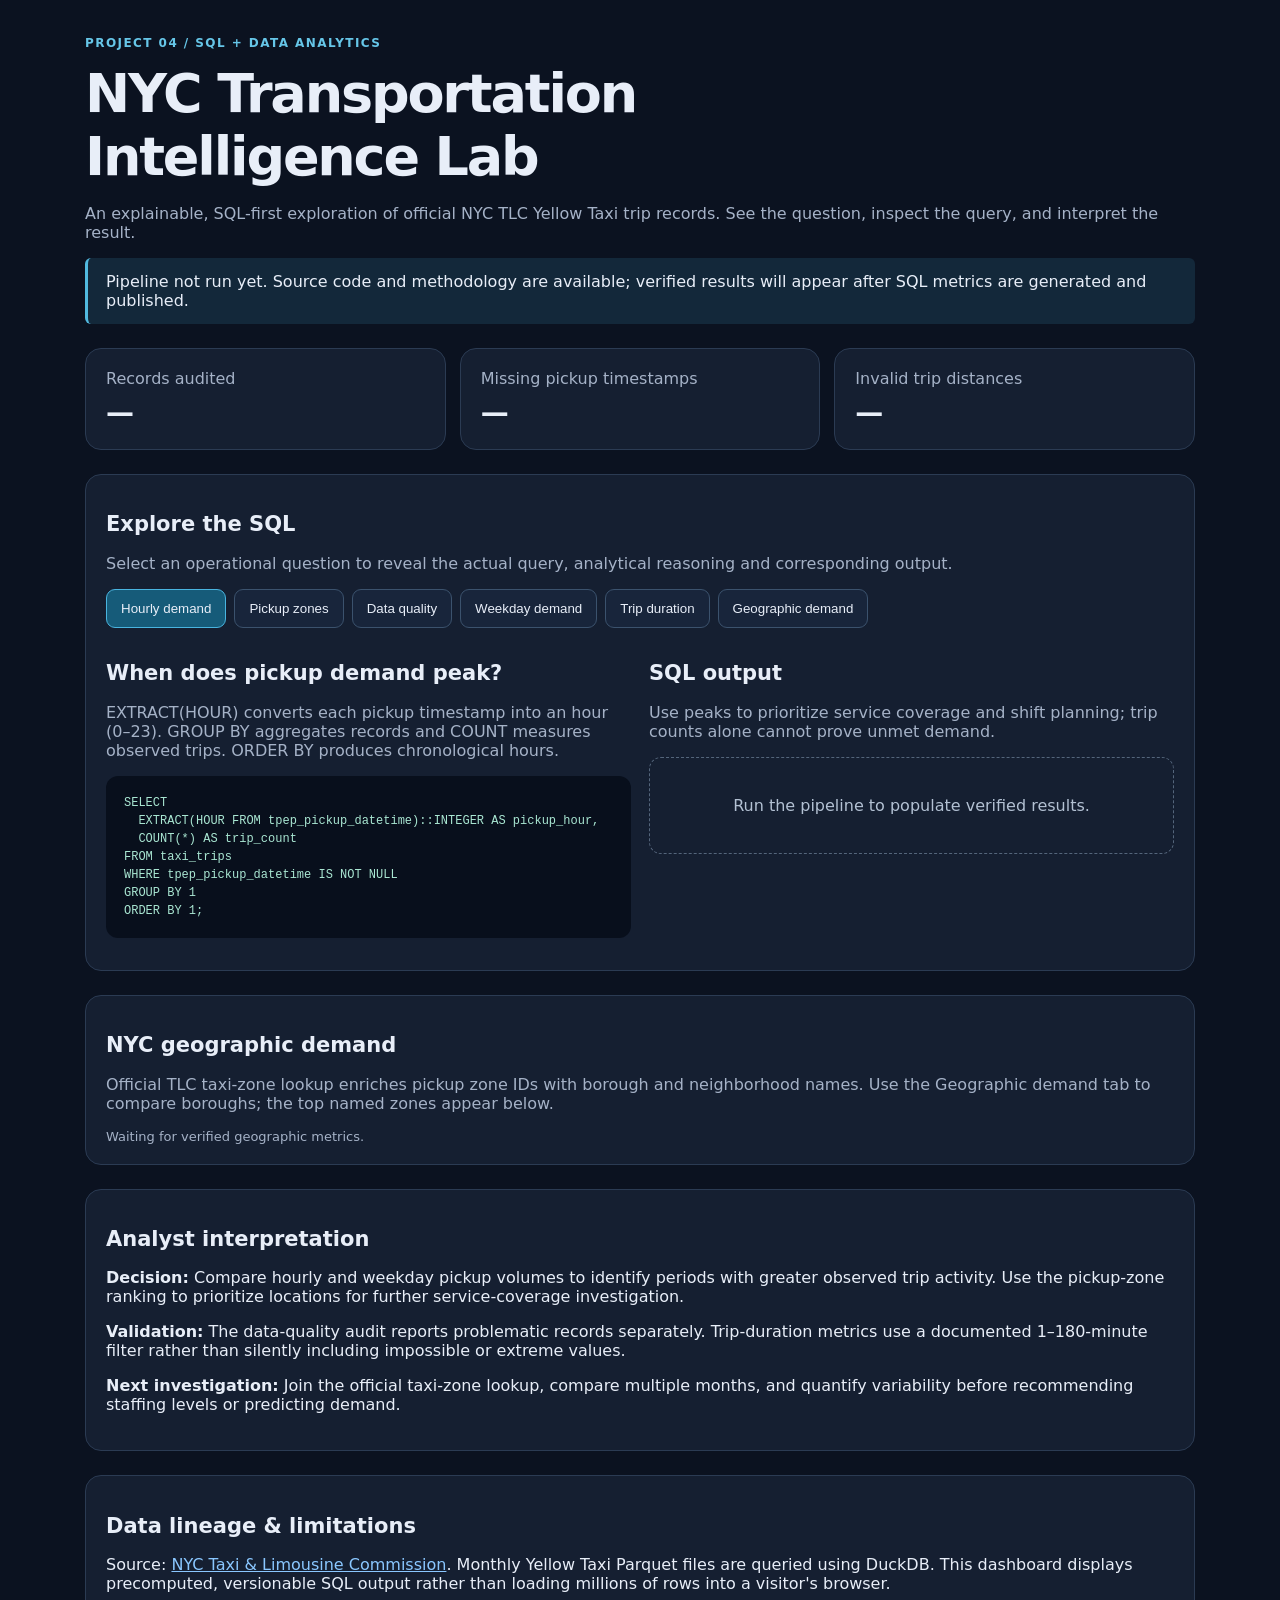
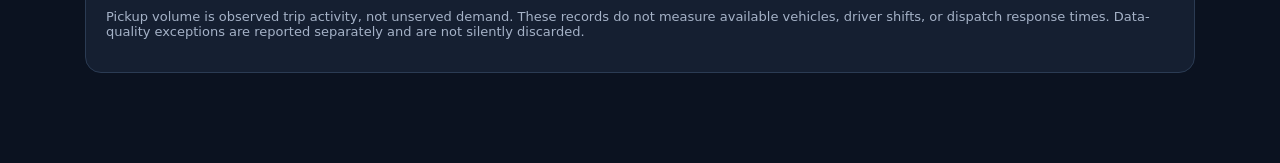
==== project4/index.html @ 02dbd087 "Add NYC borough demand SQL explorer and named pickup-zone ranking" ====
<!doctype html>
<html lang="en"><head><meta charset="utf-8"><meta name="viewport" content="width=device-width,initial-scale=1">
<title>Project 4 | NYC Transportation Intelligence Lab</title>
<style>
:root{font-family:Inter,system-ui,-apple-system,sans-serif;color:#e8eef8;background:#0b1220}*{box-sizing:border-box}body{margin:0}main{max-width:1150px;margin:auto;padding:36px 20px 90px}a{color:#8ac7ff}h1{font-size:clamp(30px,5vw,54px);letter-spacing:-.04em;margin:12px 0}h2{font-size:21px}.muted{color:#a5b2c7}.eyebrow{color:#66c6e8;font-weight:750;letter-spacing:.12em;font-size:12px}.grid{display:grid;grid-template-columns:repeat(3,1fr);gap:14px}.card{background:#151f31;border:1px solid #2b3b53;border-radius:16px;padding:20px}.value{font-size:28px;font-weight:800;margin-top:8px}.panel{margin-top:24px}.tabs{display:flex;gap:8px;flex-wrap:wrap;margin:16px 0}.tabs button{background:#18253b;border:1px solid #3b526d;color:#e8eef8;border-radius:9px;padding:11px 14px;cursor:pointer}.tabs button[aria-selected=true]{background:#165b79;border-color:#49b4df}.layout{display:grid;grid-template-columns:1fr 1fr;gap:18px}pre{overflow:auto;background:#080f1c;border-radius:12px;padding:18px;color:#a9e6d2;line-height:1.5;font-size:12px}#chart{display:flex;align-items:end;gap:5px;height:230px;border-bottom:1px solid #5a6880;padding:10px 0 0}.bar{flex:1;background:linear-gradient(#52c4e9,#2479a9);border-radius:4px 4px 0 0;min-width:4px;position:relative}.bar:hover{background:#8fe3ff}.bar:hover:after{content:attr(title);position:absolute;bottom:100%;left:0;white-space:nowrap;background:#f1f5fa;color:#102033;padding:5px;border-radius:4px;z-index:2;font-size:11px}.note{background:#13283a;border-left:3px solid #51b9df;padding:14px 18px;border-radius:6px}.empty{padding:38px 12px;text-align:center;color:#b3c1d3;border:1px dashed #54657b;border-radius:12px}.small{font-size:13px}@media(max-width:720px){.grid,.layout{grid-template-columns:1fr}}
</style></head><body><main>
<div class="eyebrow">PROJECT 04 / SQL + DATA ANALYTICS</div><h1>NYC Transportation<br>Intelligence Lab</h1>
<p class="muted">An explainable, SQL-first exploration of official NYC TLC Yellow Taxi trip records. See the question, inspect the query, and interpret the result.</p>
<div class="note" id="status">Checking for verified SQL-generated metrics. No illustrative figures are presented as real trip results.</div>
<section class="grid panel"><div class="card"><div class="muted">Records audited</div><div class="value" id="records">—</div></div><div class="card"><div class="muted">Missing pickup timestamps</div><div class="value" id="missing">—</div></div><div class="card"><div class="muted">Invalid trip distances</div><div class="value" id="invalid">—</div></div></section>
<section class="card panel"><h2>Explore the SQL</h2><p class="muted">Select an operational question to reveal the actual query, analytical reasoning and corresponding output.</p>
<div class="tabs" role="tablist"><button aria-selected="true" data-id="hourly">Hourly demand</button><button aria-selected="false" data-id="zones">Pickup zones</button><button aria-selected="false" data-id="quality">Data quality</button><button aria-selected="false" data-id="weekday">Weekday demand</button><button aria-selected="false" data-id="duration">Trip duration</button><button aria-selected="false" data-id="geography">Geographic demand</button></div>
<div class="layout"><div><h2 id="question"></h2><p id="explanation" class="muted"></p><pre><code id="sql"></code></pre></div><div><h2>SQL output</h2><p id="interpretation" class="muted"></p><div id="chart" aria-label="SQL output visualization"></div><div id="empty" class="empty">Run the pipeline to populate verified results.</div></div></div></section>
<section class="card panel"><h2>NYC geographic demand</h2><p class="muted">Official TLC taxi-zone lookup enriches pickup zone IDs with borough and neighborhood names. Use the Geographic demand tab to compare boroughs; the top named zones appear below.</p><div id="zoneTable" class="muted small">Waiting for verified geographic metrics.</div></section><section class="card panel"><h2>Analyst interpretation</h2><p><strong>Decision:</strong> Compare hourly and weekday pickup volumes to identify periods with greater observed trip activity. Use the pickup-zone ranking to prioritize locations for further service-coverage investigation.</p><p><strong>Validation:</strong> The data-quality audit reports problematic records separately. Trip-duration metrics use a documented 1–180-minute filter rather than silently including impossible or extreme values.</p><p><strong>Next investigation:</strong> Join the official taxi-zone lookup, compare multiple months, and quantify variability before recommending staffing levels or predicting demand.</p></section><section class="card panel"><h2>Data lineage &amp; limitations</h2><p>Source: <a href="https://www.nyc.gov/site/tlc/about/tlc-trip-record-data.page">NYC Taxi &amp; Limousine Commission</a>. Monthly Yellow Taxi Parquet files are queried using DuckDB. This dashboard displays precomputed, versionable SQL output rather than loading millions of rows into a visitor's browser.</p><p class="muted small">Pickup volume is observed trip activity, not unserved demand. These records do not measure available vehicles, driver shifts, or dispatch response times. Data-quality exceptions are reported separately and are not silently discarded.</p></section>
</main><script>
const analyses={
geography:{title:"Which NYC boroughs generate the most pickups?",why:"A SQL JOIN maps pickup location IDs to the official TLC zone lookup. GROUP BY then counts recorded pickups by borough.",take:"Use borough demand to investigate geographic coverage, then drill into individual taxi zones. These are trip origins, not proof of unmet demand.",sql:"SELECT z.Borough AS borough, COUNT(*) AS trip_count FROM taxi_trips t JOIN taxi_zones z ON t.PULocationID = z.LocationID GROUP BY 1 ORDER BY trip_count DESC;",key:"borough_demand",x:"borough",y:"trip_count"},

weekday:{title:"Which weekdays have the most pickups?",why:"ISODOW extracts the weekday number; GROUP BY and COUNT aggregate observed trips.",take:"Compare pickup patterns across weekdays, without assuming unmet demand.",sql:"SELECT ISODOW(tpep_pickup_datetime) AS weekday_iso, COUNT(*) AS trip_count FROM taxi_trips WHERE tpep_pickup_datetime IS NOT NULL GROUP BY 1 ORDER BY 1;",key:"weekday_demand",x:"weekday_iso",y:"trip_count"},
duration:{title:"How long do trips take?",why:"A CTE calculates duration; AVG, MEDIAN and QUANTILE_CONT summarize valid trips.",take:"The 90th percentile reveals longer trips, not dispatch latency.",sql:"WITH durations AS (SELECT DATE_DIFF(\u0027minute\u0027,tpep_pickup_datetime,tpep_dropoff_datetime) AS duration_minutes FROM taxi_trips WHERE tpep_pickup_datetime IS NOT NULL AND tpep_dropoff_datetime IS NOT NULL) SELECT COUNT(*) AS valid_trip_count, ROUND(AVG(duration_minutes),2) AS avg_duration_minutes, ROUND(MEDIAN(duration_minutes),2) AS median_duration_minutes, ROUND(QUANTILE_CONT(duration_minutes,0.9),2) AS p90_duration_minutes FROM durations WHERE duration_minutes BETWEEN 1 AND 180;",key:"trip_duration"},

hourly:{title:"When does pickup demand peak?",why:"EXTRACT(HOUR) converts each pickup timestamp into an hour (0–23). GROUP BY aggregates records and COUNT measures observed trips. ORDER BY produces chronological hours.",take:"Use peaks to prioritize service coverage and shift planning; trip counts alone cannot prove unmet demand.",sql:`SELECT
  EXTRACT(HOUR FROM tpep_pickup_datetime)::INTEGER AS pickup_hour,
  COUNT(*) AS trip_count
FROM taxi_trips
WHERE tpep_pickup_datetime IS NOT NULL
GROUP BY 1
ORDER BY 1;`,key:"hourly_demand",x:"pickup_hour",y:"trip_count"},
zones:{title:"Where are pickups concentrated?",why:"PULocationID identifies a TLC taxi zone. GROUP BY measures pickup frequency and AVG summarizes reported mileage for trips with positive distance.",take:"Rank zones for geographic coverage planning. Zone names require the official TLC lookup table.",sql:`SELECT
  PULocationID AS pickup_zone_id,
  COUNT(*) AS trip_count,
  ROUND(AVG(trip_distance), 2) AS avg_trip_miles
FROM taxi_trips
WHERE PULocationID IS NOT NULL AND trip_distance > 0
GROUP BY 1
ORDER BY trip_count DESC
LIMIT 20;`,key:"top_pickup_zones",x:"pickup_zone_id",y:"trip_count"},
quality:{title:"Can we trust the raw records?",why:"FILTER counts specific exception classes while preserving the original denominator. This separates missing timestamps, nonpositive trip duration and invalid mileage.",take:"Document data-quality exceptions before excluding records from business KPIs.",sql:`SELECT
  COUNT(*) AS total_rows,
  COUNT(*) FILTER (WHERE tpep_pickup_datetime IS NULL) AS missing_pickup_time,
  COUNT(*) FILTER (WHERE tpep_dropoff_datetime <= tpep_pickup_datetime) AS nonpositive_duration,
  COUNT(*) FILTER (WHERE trip_distance IS NULL OR trip_distance <= 0) AS invalid_distance,
  COUNT(*) FILTER (WHERE PULocationID IS NULL) AS missing_pickup_zone
FROM taxi_trips;`,key:"quality_audit"}};
let metrics=null;const fmt=n=>Number(n).toLocaleString();const $=id=>document.getElementById(id);
function render(id){const a=analyses[id];document.querySelectorAll(".tabs button").forEach(b=>b.setAttribute("aria-selected",String(b.dataset.id===id)));$("question").textContent=a.title;$("explanation").textContent=a.why;$("sql").textContent=a.sql;$("interpretation").textContent=a.take;$("chart").replaceChildren();const data=metrics?.[a.key];const rows=(id==="quality"||id==="duration")&&data?Object.entries(data).map(([name,value])=>({name,value})):data;if(!rows?.length){$("chart").style.display="none";$("empty").style.display="block";return}$("chart").style.display="flex";$("empty").style.display="none";const max=Math.max(...rows.map(r=>Number(r[a.y||"value"])||0),1);rows.forEach(r=>{const v=Number(r[a.y||"value"])||0;const bar=document.createElement("div");bar.className="bar";bar.setAttribute("role","img");bar.setAttribute("aria-label",(r[a.x||"name"]??"")+" "+fmt(v));bar.style.height=Math.max(2,v/max*100)+"%";bar.title=(r[a.x||"name"]??"")+": "+fmt(v);$("chart").append(bar)})}
document.querySelectorAll(".tabs button").forEach(b=>b.addEventListener("click",()=>render(b.dataset.id)));
fetch("./data/metrics.json").then(r=>{if(!r.ok)throw Error("No metrics artifact");return r.json()}).then(data=>{if(!data.month||!data.quality_audit||!Array.isArray(data.hourly_demand)||!Array.isArray(data.weekday_demand)||!data.trip_duration||!Array.isArray(data.borough_demand))throw Error("Incomplete metrics");metrics=data;const zones=data.named_pickup_zones||[];$("zoneTable").textContent=zones.length?zones.slice(0,10).map((z,i)=>(i+1)+". "+z.zone_name+" ("+z.borough+"): "+fmt(z.trip_count)+" pickups").join("  |  "):"Named zone metrics not available.";$("records").textContent=fmt(data.quality_audit.total_rows);$("missing").textContent=fmt(data.quality_audit.missing_pickup_time);$("invalid").textContent=fmt(data.quality_audit.invalid_distance);$("status").textContent="Verified SQL export loaded · "+data.month+" · "+data.source;render("hourly")}).catch(()=>$("status").textContent="Pipeline not run yet. Source code and methodology are available; verified results will appear after SQL metrics are generated and published.");render("hourly");
</script></body></html>
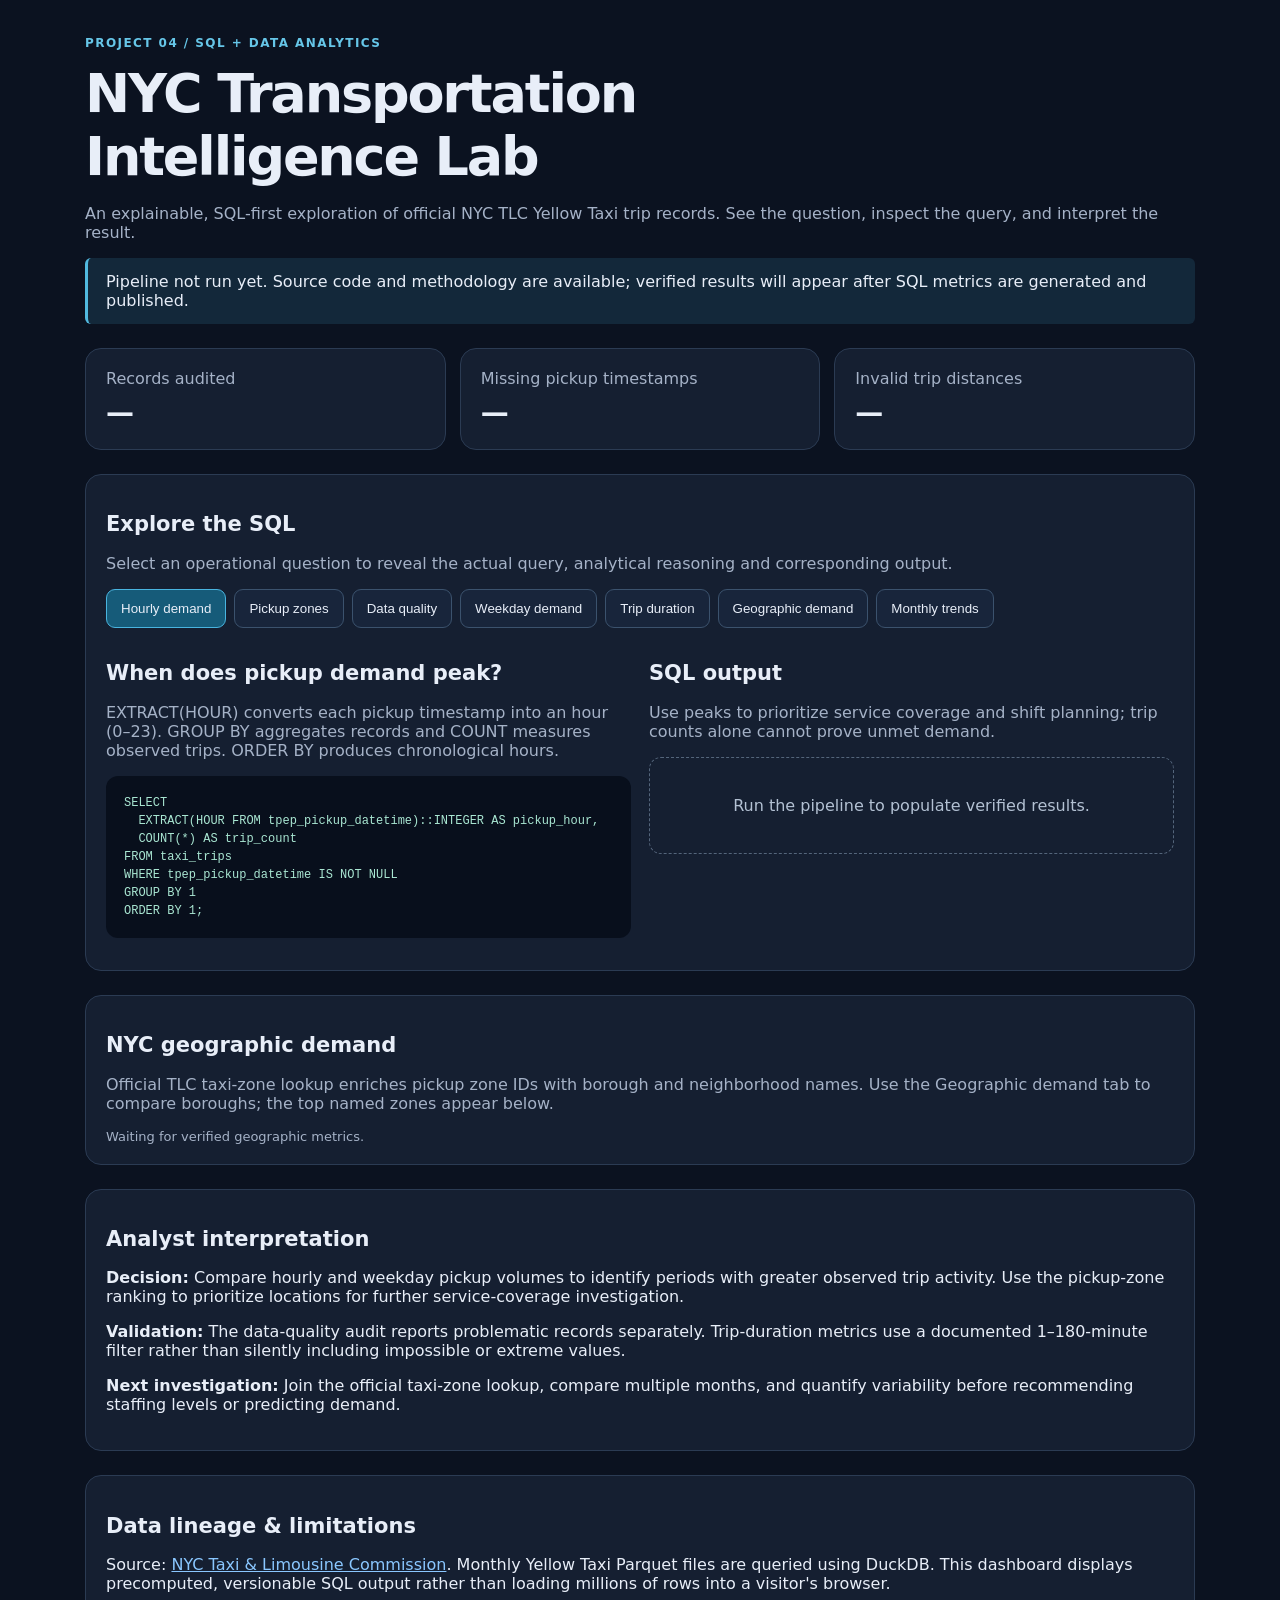
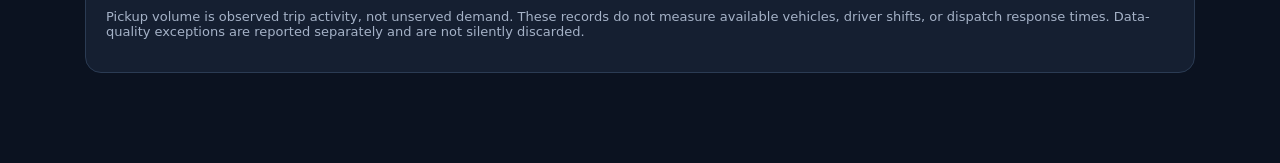
==== commit 1d378b2a: "Add interactive monthly SQL trend explorer" ====
--- a/project4/index.html
+++ b/project4/index.html
@@ -9,11 +9,13 @@
 <div class="note" id="status">Checking for verified SQL-generated metrics. No illustrative figures are presented as real trip results.</div>
 <section class="grid panel"><div class="card"><div class="muted">Records audited</div><div class="value" id="records">—</div></div><div class="card"><div class="muted">Missing pickup timestamps</div><div class="value" id="missing">—</div></div><div class="card"><div class="muted">Invalid trip distances</div><div class="value" id="invalid">—</div></div></section>
 <section class="card panel"><h2>Explore the SQL</h2><p class="muted">Select an operational question to reveal the actual query, analytical reasoning and corresponding output.</p>
-<div class="tabs" role="tablist"><button aria-selected="true" data-id="hourly">Hourly demand</button><button aria-selected="false" data-id="zones">Pickup zones</button><button aria-selected="false" data-id="quality">Data quality</button><button aria-selected="false" data-id="weekday">Weekday demand</button><button aria-selected="false" data-id="duration">Trip duration</button><button aria-selected="false" data-id="geography">Geographic demand</button></div>
+<div class="tabs" role="tablist"><button aria-selected="true" data-id="hourly">Hourly demand</button><button aria-selected="false" data-id="zones">Pickup zones</button><button aria-selected="false" data-id="quality">Data quality</button><button aria-selected="false" data-id="weekday">Weekday demand</button><button aria-selected="false" data-id="duration">Trip duration</button><button aria-selected="false" data-id="geography">Geographic demand</button><button aria-selected="false" data-id="trends">Monthly trends</button></div>
 <div class="layout"><div><h2 id="question"></h2><p id="explanation" class="muted"></p><pre><code id="sql"></code></pre></div><div><h2>SQL output</h2><p id="interpretation" class="muted"></p><div id="chart" aria-label="SQL output visualization"></div><div id="empty" class="empty">Run the pipeline to populate verified results.</div></div></div></section>
 <section class="card panel"><h2>NYC geographic demand</h2><p class="muted">Official TLC taxi-zone lookup enriches pickup zone IDs with borough and neighborhood names. Use the Geographic demand tab to compare boroughs; the top named zones appear below.</p><div id="zoneTable" class="muted small">Waiting for verified geographic metrics.</div></section><section class="card panel"><h2>Analyst interpretation</h2><p><strong>Decision:</strong> Compare hourly and weekday pickup volumes to identify periods with greater observed trip activity. Use the pickup-zone ranking to prioritize locations for further service-coverage investigation.</p><p><strong>Validation:</strong> The data-quality audit reports problematic records separately. Trip-duration metrics use a documented 1–180-minute filter rather than silently including impossible or extreme values.</p><p><strong>Next investigation:</strong> Join the official taxi-zone lookup, compare multiple months, and quantify variability before recommending staffing levels or predicting demand.</p></section><section class="card panel"><h2>Data lineage &amp; limitations</h2><p>Source: <a href="https://www.nyc.gov/site/tlc/about/tlc-trip-record-data.page">NYC Taxi &amp; Limousine Commission</a>. Monthly Yellow Taxi Parquet files are queried using DuckDB. This dashboard displays precomputed, versionable SQL output rather than loading millions of rows into a visitor's browser.</p><p class="muted small">Pickup volume is observed trip activity, not unserved demand. These records do not measure available vehicles, driver shifts, or dispatch response times. Data-quality exceptions are reported separately and are not silently discarded.</p></section>
 </main><script>
 const analyses={
+trends:{title:"How does pickup volume change month to month?",why:"A CTE groups trips by calendar month. LAG() OVER (ORDER BY month) retrieves the prior month and NULLIF prevents division by zero when calculating percentage change.",take:"Month-over-month changes describe recorded trip activity. Compare several years before attributing a change to seasonality or operations.",sql:"WITH monthly AS (SELECT STRFTIME(tpep_pickup_datetime,\u0027%Y-%m\u0027) AS month, COUNT(*) AS trip_count FROM taxi_trips_multi WHERE tpep_pickup_datetime >= DATE \u00272024-12-01\u0027 AND tpep_pickup_datetime < DATE \u00272025-04-01\u0027 GROUP BY 1), trends AS (SELECT month,trip_count,LAG(trip_count) OVER (ORDER BY month) AS previous_month_trips FROM monthly) SELECT month,trip_count,previous_month_trips,ROUND(100.0*(trip_count-previous_month_trips)/NULLIF(previous_month_trips,0),2) AS month_over_month_pct FROM trends ORDER BY month;",key:"monthly_trends",x:"month",y:"trip_count"},
+
 geography:{title:"Which NYC boroughs generate the most pickups?",why:"A SQL JOIN maps pickup location IDs to the official TLC zone lookup. GROUP BY then counts recorded pickups by borough.",take:"Use borough demand to investigate geographic coverage, then drill into individual taxi zones. These are trip origins, not proof of unmet demand.",sql:"SELECT z.Borough AS borough, COUNT(*) AS trip_count FROM taxi_trips t JOIN taxi_zones z ON t.PULocationID = z.LocationID GROUP BY 1 ORDER BY trip_count DESC;",key:"borough_demand",x:"borough",y:"trip_count"},
 
 weekday:{title:"Which weekdays have the most pickups?",why:"ISODOW extracts the weekday number; GROUP BY and COUNT aggregate observed trips.",take:"Compare pickup patterns across weekdays, without assuming unmet demand.",sql:"SELECT ISODOW(tpep_pickup_datetime) AS weekday_iso, COUNT(*) AS trip_count FROM taxi_trips WHERE tpep_pickup_datetime IS NOT NULL GROUP BY 1 ORDER BY 1;",key:"weekday_demand",x:"weekday_iso",y:"trip_count"},
@@ -45,5 +47,5 @@
 let metrics=null;const fmt=n=>Number(n).toLocaleString();const $=id=>document.getElementById(id);
 function render(id){const a=analyses[id];document.querySelectorAll(".tabs button").forEach(b=>b.setAttribute("aria-selected",String(b.dataset.id===id)));$("question").textContent=a.title;$("explanation").textContent=a.why;$("sql").textContent=a.sql;$("interpretation").textContent=a.take;$("chart").replaceChildren();const data=metrics?.[a.key];const rows=(id==="quality"||id==="duration")&&data?Object.entries(data).map(([name,value])=>({name,value})):data;if(!rows?.length){$("chart").style.display="none";$("empty").style.display="block";return}$("chart").style.display="flex";$("empty").style.display="none";const max=Math.max(...rows.map(r=>Number(r[a.y||"value"])||0),1);rows.forEach(r=>{const v=Number(r[a.y||"value"])||0;const bar=document.createElement("div");bar.className="bar";bar.setAttribute("role","img");bar.setAttribute("aria-label",(r[a.x||"name"]??"")+" "+fmt(v));bar.style.height=Math.max(2,v/max*100)+"%";bar.title=(r[a.x||"name"]??"")+": "+fmt(v);$("chart").append(bar)})}
 document.querySelectorAll(".tabs button").forEach(b=>b.addEventListener("click",()=>render(b.dataset.id)));
-fetch("./data/metrics.json").then(r=>{if(!r.ok)throw Error("No metrics artifact");return r.json()}).then(data=>{if(!data.month||!data.quality_audit||!Array.isArray(data.hourly_demand)||!Array.isArray(data.weekday_demand)||!data.trip_duration||!Array.isArray(data.borough_demand))throw Error("Incomplete metrics");metrics=data;const zones=data.named_pickup_zones||[];$("zoneTable").textContent=zones.length?zones.slice(0,10).map((z,i)=>(i+1)+". "+z.zone_name+" ("+z.borough+"): "+fmt(z.trip_count)+" pickups").join("  |  "):"Named zone metrics not available.";$("records").textContent=fmt(data.quality_audit.total_rows);$("missing").textContent=fmt(data.quality_audit.missing_pickup_time);$("invalid").textContent=fmt(data.quality_audit.invalid_distance);$("status").textContent="Verified SQL export loaded · "+data.month+" · "+data.source;render("hourly")}).catch(()=>$("status").textContent="Pipeline not run yet. Source code and methodology are available; verified results will appear after SQL metrics are generated and published.");render("hourly");
+fetch("./data/metrics.json").then(r=>{if(!r.ok)throw Error("No metrics artifact");return r.json()}).then(data=>{if(!data.month||!data.quality_audit||!Array.isArray(data.hourly_demand)||!Array.isArray(data.weekday_demand)||!data.trip_duration||!Array.isArray(data.borough_demand)||!Array.isArray(data.monthly_trends))throw Error("Incomplete metrics");metrics=data;const zones=data.named_pickup_zones||[];$("zoneTable").textContent=zones.length?zones.slice(0,10).map((z,i)=>(i+1)+". "+z.zone_name+" ("+z.borough+"): "+fmt(z.trip_count)+" pickups").join("  |  "):"Named zone metrics not available.";$("records").textContent=fmt(data.quality_audit.total_rows);$("missing").textContent=fmt(data.quality_audit.missing_pickup_time);$("invalid").textContent=fmt(data.quality_audit.invalid_distance);$("status").textContent="Verified SQL export loaded · "+data.month+" · "+data.source;render("hourly")}).catch(()=>$("status").textContent="Pipeline not run yet. Source code and methodology are available; verified results will appear after SQL metrics are generated and published.");render("hourly");
 </script></body></html>
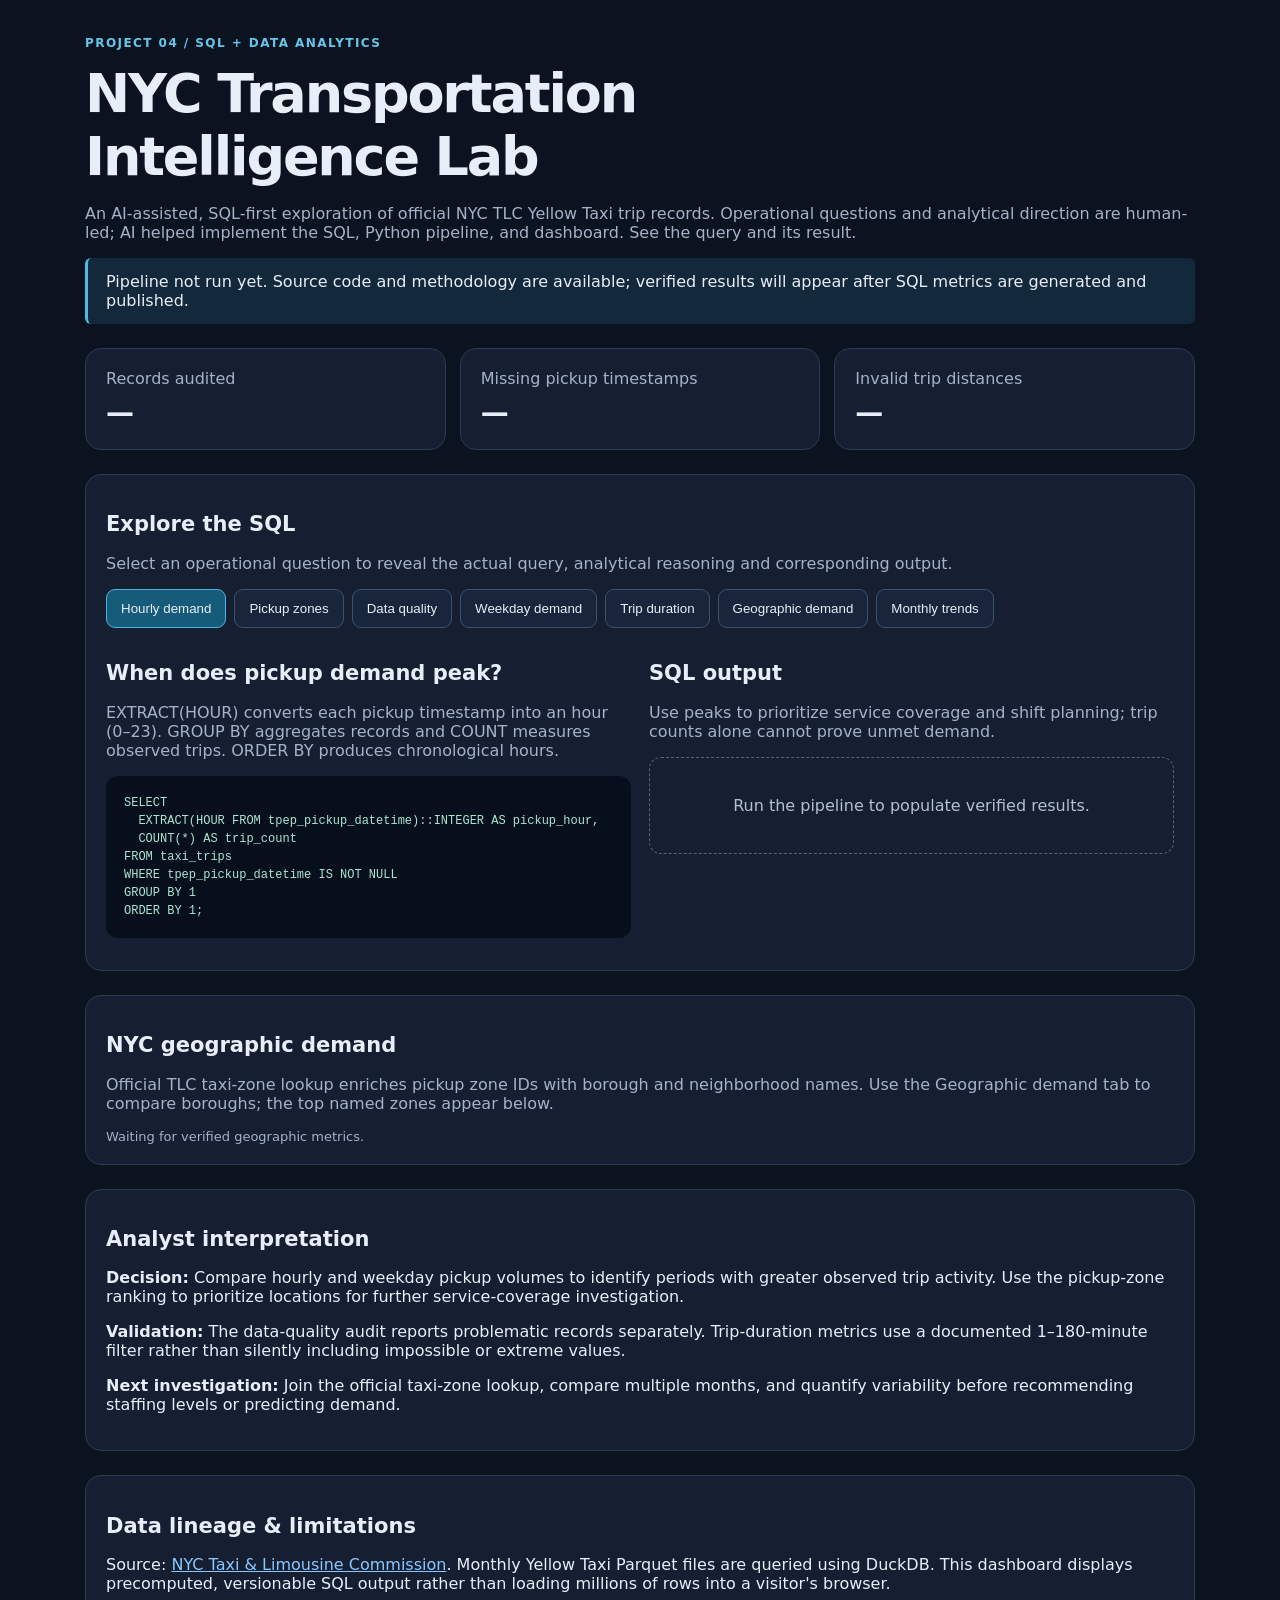
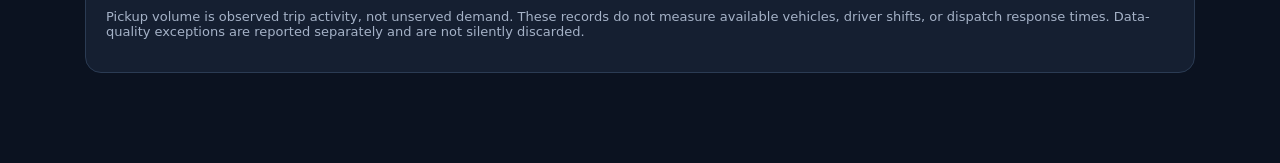
==== commit ea655a82: "Disclose AI-assisted development on SQL portfolio project" ====
--- a/project4/index.html
+++ b/project4/index.html
@@ -5,7 +5,7 @@
 :root{font-family:Inter,system-ui,-apple-system,sans-serif;color:#e8eef8;background:#0b1220}*{box-sizing:border-box}body{margin:0}main{max-width:1150px;margin:auto;padding:36px 20px 90px}a{color:#8ac7ff}h1{font-size:clamp(30px,5vw,54px);letter-spacing:-.04em;margin:12px 0}h2{font-size:21px}.muted{color:#a5b2c7}.eyebrow{color:#66c6e8;font-weight:750;letter-spacing:.12em;font-size:12px}.grid{display:grid;grid-template-columns:repeat(3,1fr);gap:14px}.card{background:#151f31;border:1px solid #2b3b53;border-radius:16px;padding:20px}.value{font-size:28px;font-weight:800;margin-top:8px}.panel{margin-top:24px}.tabs{display:flex;gap:8px;flex-wrap:wrap;margin:16px 0}.tabs button{background:#18253b;border:1px solid #3b526d;color:#e8eef8;border-radius:9px;padding:11px 14px;cursor:pointer}.tabs button[aria-selected=true]{background:#165b79;border-color:#49b4df}.layout{display:grid;grid-template-columns:1fr 1fr;gap:18px}pre{overflow:auto;background:#080f1c;border-radius:12px;padding:18px;color:#a9e6d2;line-height:1.5;font-size:12px}#chart{display:flex;align-items:end;gap:5px;height:230px;border-bottom:1px solid #5a6880;padding:10px 0 0}.bar{flex:1;background:linear-gradient(#52c4e9,#2479a9);border-radius:4px 4px 0 0;min-width:4px;position:relative}.bar:hover{background:#8fe3ff}.bar:hover:after{content:attr(title);position:absolute;bottom:100%;left:0;white-space:nowrap;background:#f1f5fa;color:#102033;padding:5px;border-radius:4px;z-index:2;font-size:11px}.note{background:#13283a;border-left:3px solid #51b9df;padding:14px 18px;border-radius:6px}.empty{padding:38px 12px;text-align:center;color:#b3c1d3;border:1px dashed #54657b;border-radius:12px}.small{font-size:13px}@media(max-width:720px){.grid,.layout{grid-template-columns:1fr}}
 </style></head><body><main>
 <div class="eyebrow">PROJECT 04 / SQL + DATA ANALYTICS</div><h1>NYC Transportation<br>Intelligence Lab</h1>
-<p class="muted">An explainable, SQL-first exploration of official NYC TLC Yellow Taxi trip records. See the question, inspect the query, and interpret the result.</p>
+<p class="muted">An AI-assisted, SQL-first exploration of official NYC TLC Yellow Taxi trip records. Operational questions and analytical direction are human-led; AI helped implement the SQL, Python pipeline, and dashboard. See the query and its result.</p>
 <div class="note" id="status">Checking for verified SQL-generated metrics. No illustrative figures are presented as real trip results.</div>
 <section class="grid panel"><div class="card"><div class="muted">Records audited</div><div class="value" id="records">—</div></div><div class="card"><div class="muted">Missing pickup timestamps</div><div class="value" id="missing">—</div></div><div class="card"><div class="muted">Invalid trip distances</div><div class="value" id="invalid">—</div></div></section>
 <section class="card panel"><h2>Explore the SQL</h2><p class="muted">Select an operational question to reveal the actual query, analytical reasoning and corresponding output.</p>
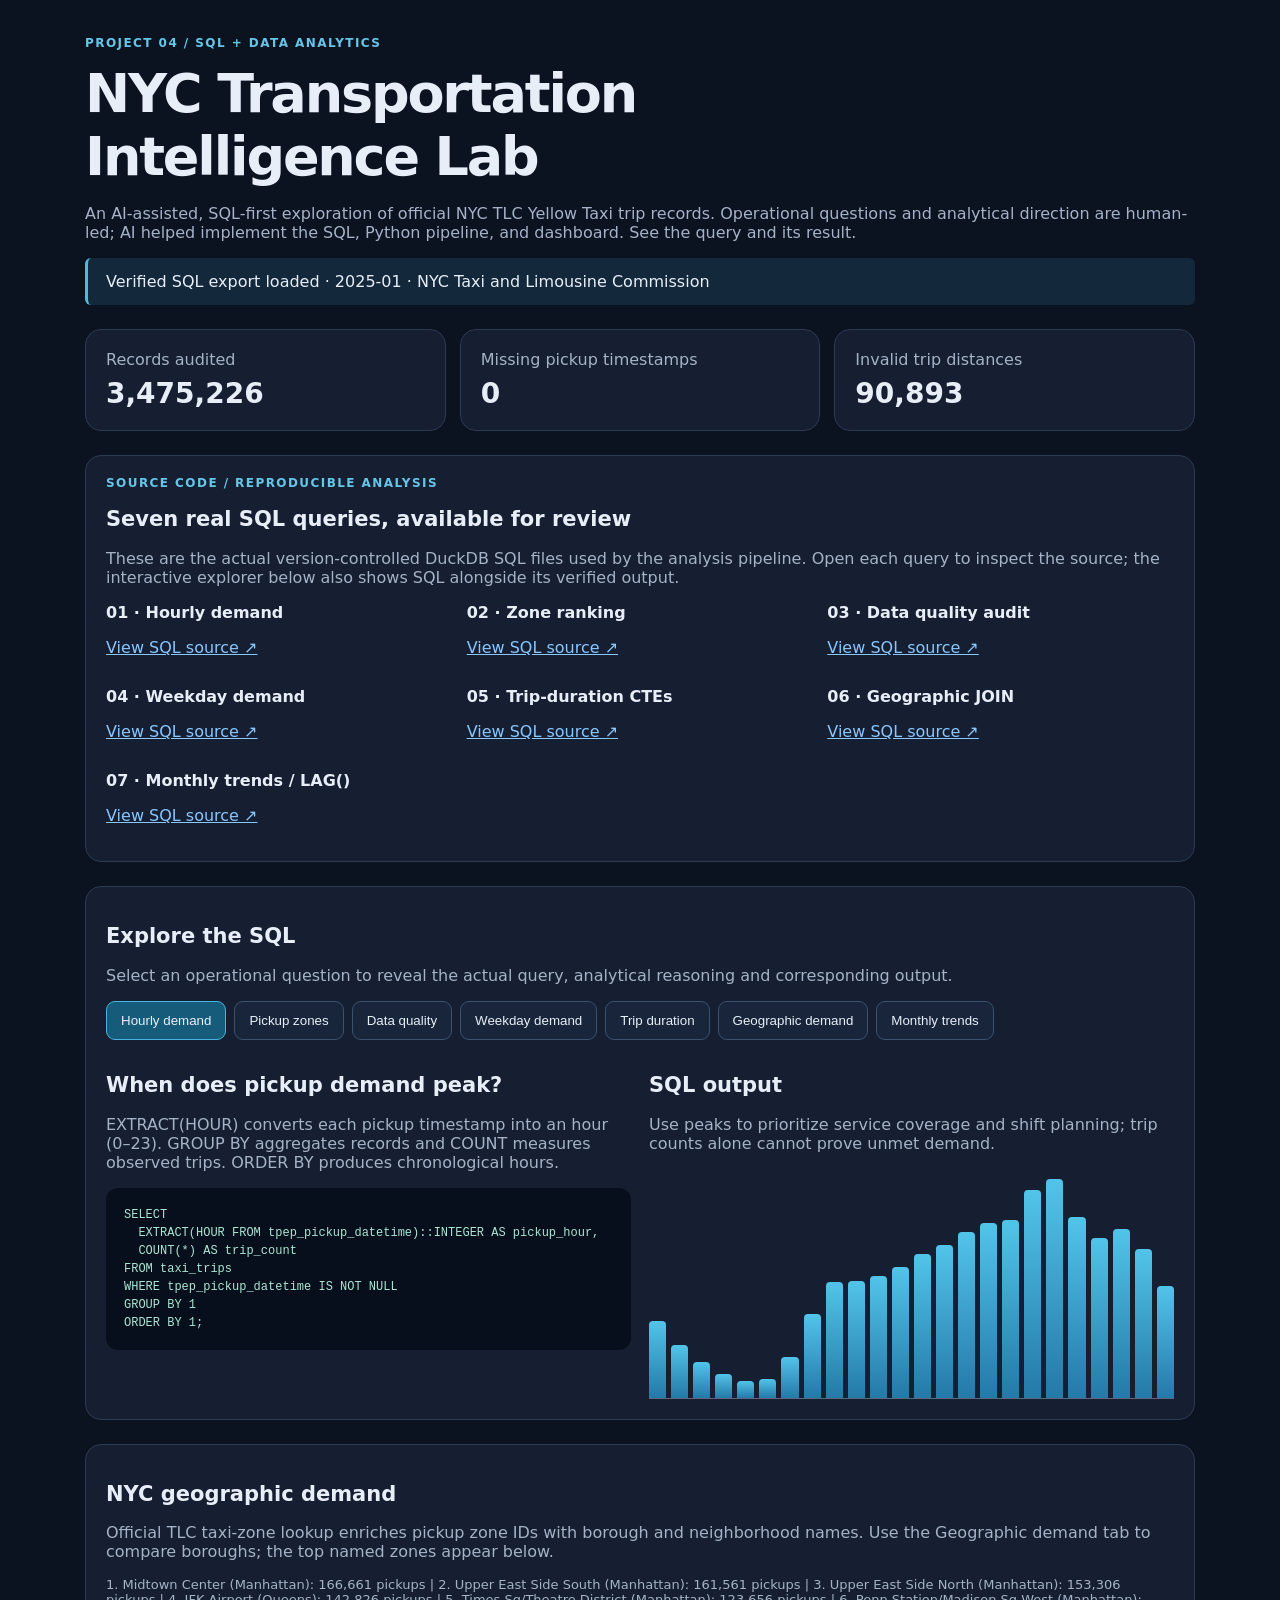
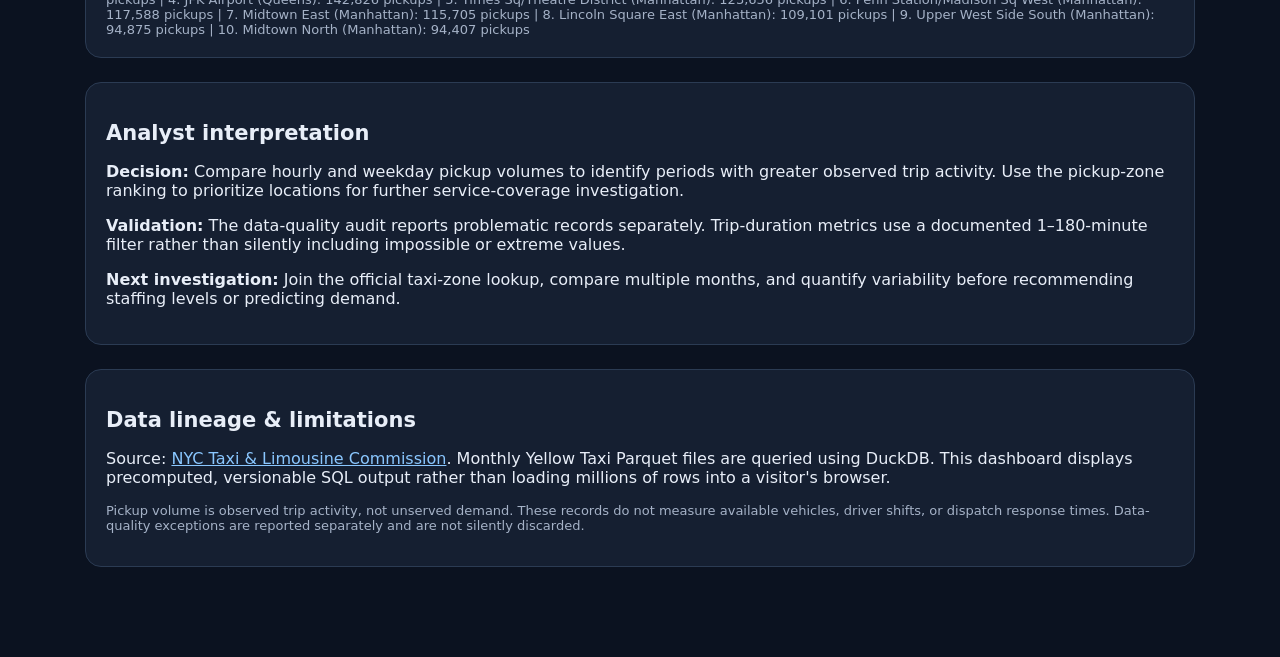
==== commit bd94c821: "Make actual SQL source prominent with seven query links" ====
--- a/project4/index.html
+++ b/project4/index.html
@@ -8,6 +8,7 @@
 <p class="muted">An AI-assisted, SQL-first exploration of official NYC TLC Yellow Taxi trip records. Operational questions and analytical direction are human-led; AI helped implement the SQL, Python pipeline, and dashboard. See the query and its result.</p>
 <div class="note" id="status">Checking for verified SQL-generated metrics. No illustrative figures are presented as real trip results.</div>
 <section class="grid panel"><div class="card"><div class="muted">Records audited</div><div class="value" id="records">—</div></div><div class="card"><div class="muted">Missing pickup timestamps</div><div class="value" id="missing">—</div></div><div class="card"><div class="muted">Invalid trip distances</div><div class="value" id="invalid">—</div></div></section>
+<section class="card panel" id="sql-showcase"><div class="eyebrow">SOURCE CODE / REPRODUCIBLE ANALYSIS</div><h2>Seven real SQL queries, available for review</h2><p class="muted">These are the actual version-controlled DuckDB SQL files used by the analysis pipeline. Open each query to inspect the source; the interactive explorer below also shows SQL alongside its verified output.</p><div class="grid"><div><strong>01 · Hourly demand</strong><p><a target="_blank" rel="noopener" href="https://github.com/Vibecode-guy/eriksortino.com/blob/feature/project-4-sql-intelligence/project4/sql/01_hourly_demand.sql">View SQL source ↗</a></p></div><div><strong>02 · Zone ranking</strong><p><a target="_blank" rel="noopener" href="https://github.com/Vibecode-guy/eriksortino.com/blob/feature/project-4-sql-intelligence/project4/sql/02_zone_demand.sql">View SQL source ↗</a></p></div><div><strong>03 · Data quality audit</strong><p><a target="_blank" rel="noopener" href="https://github.com/Vibecode-guy/eriksortino.com/blob/feature/project-4-sql-intelligence/project4/sql/03_quality_audit.sql">View SQL source ↗</a></p></div><div><strong>04 · Weekday demand</strong><p><a target="_blank" rel="noopener" href="https://github.com/Vibecode-guy/eriksortino.com/blob/feature/project-4-sql-intelligence/project4/sql/04_weekday_demand.sql">View SQL source ↗</a></p></div><div><strong>05 · Trip-duration CTEs</strong><p><a target="_blank" rel="noopener" href="https://github.com/Vibecode-guy/eriksortino.com/blob/feature/project-4-sql-intelligence/project4/sql/05_trip_duration.sql">View SQL source ↗</a></p></div><div><strong>06 · Geographic JOIN</strong><p><a target="_blank" rel="noopener" href="https://github.com/Vibecode-guy/eriksortino.com/blob/feature/project-4-sql-intelligence/project4/sql/06_geographic_demand.sql">View SQL source ↗</a></p></div><div><strong>07 · Monthly trends / LAG()</strong><p><a target="_blank" rel="noopener" href="https://github.com/Vibecode-guy/eriksortino.com/blob/feature/project-4-sql-intelligence/project4/sql/07_monthly_trends.sql">View SQL source ↗</a></p></div></div></section>
 <section class="card panel"><h2>Explore the SQL</h2><p class="muted">Select an operational question to reveal the actual query, analytical reasoning and corresponding output.</p>
 <div class="tabs" role="tablist"><button aria-selected="true" data-id="hourly">Hourly demand</button><button aria-selected="false" data-id="zones">Pickup zones</button><button aria-selected="false" data-id="quality">Data quality</button><button aria-selected="false" data-id="weekday">Weekday demand</button><button aria-selected="false" data-id="duration">Trip duration</button><button aria-selected="false" data-id="geography">Geographic demand</button><button aria-selected="false" data-id="trends">Monthly trends</button></div>
 <div class="layout"><div><h2 id="question"></h2><p id="explanation" class="muted"></p><pre><code id="sql"></code></pre></div><div><h2>SQL output</h2><p id="interpretation" class="muted"></p><div id="chart" aria-label="SQL output visualization"></div><div id="empty" class="empty">Run the pipeline to populate verified results.</div></div></div></section>
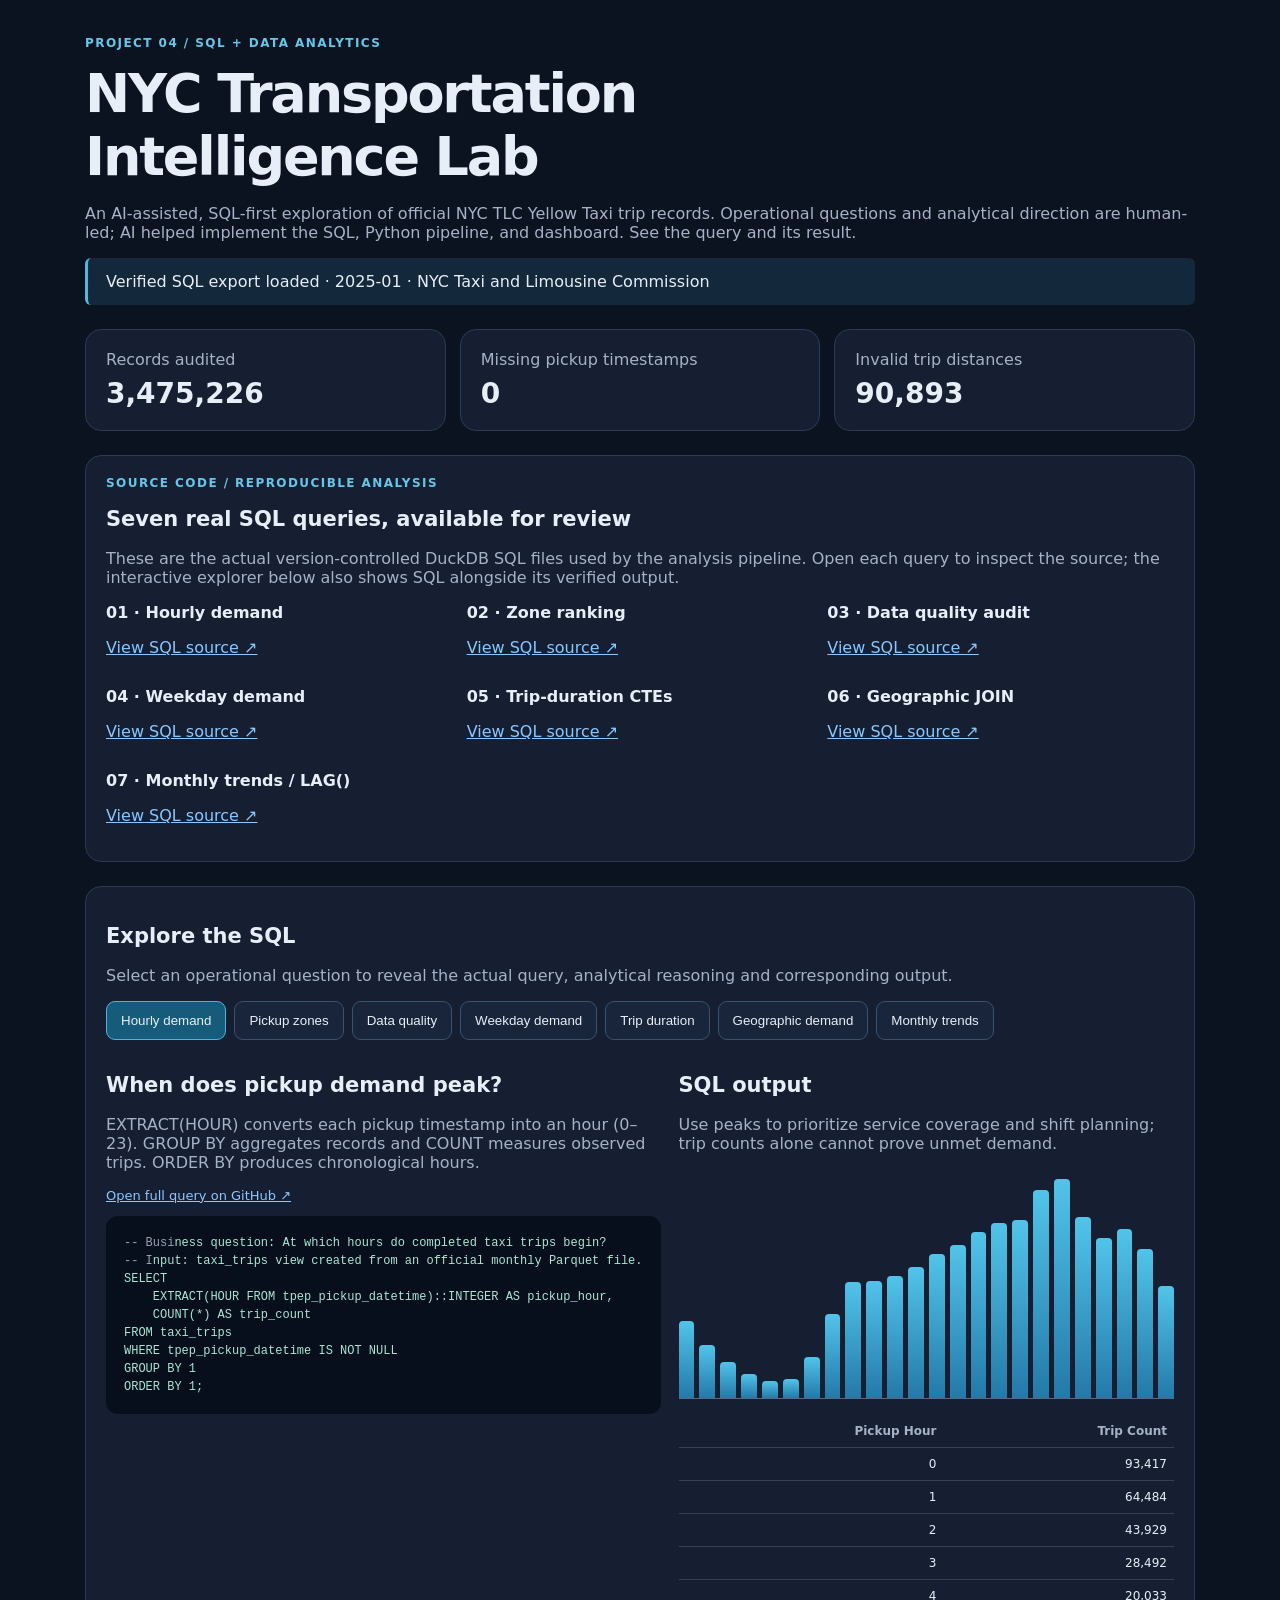
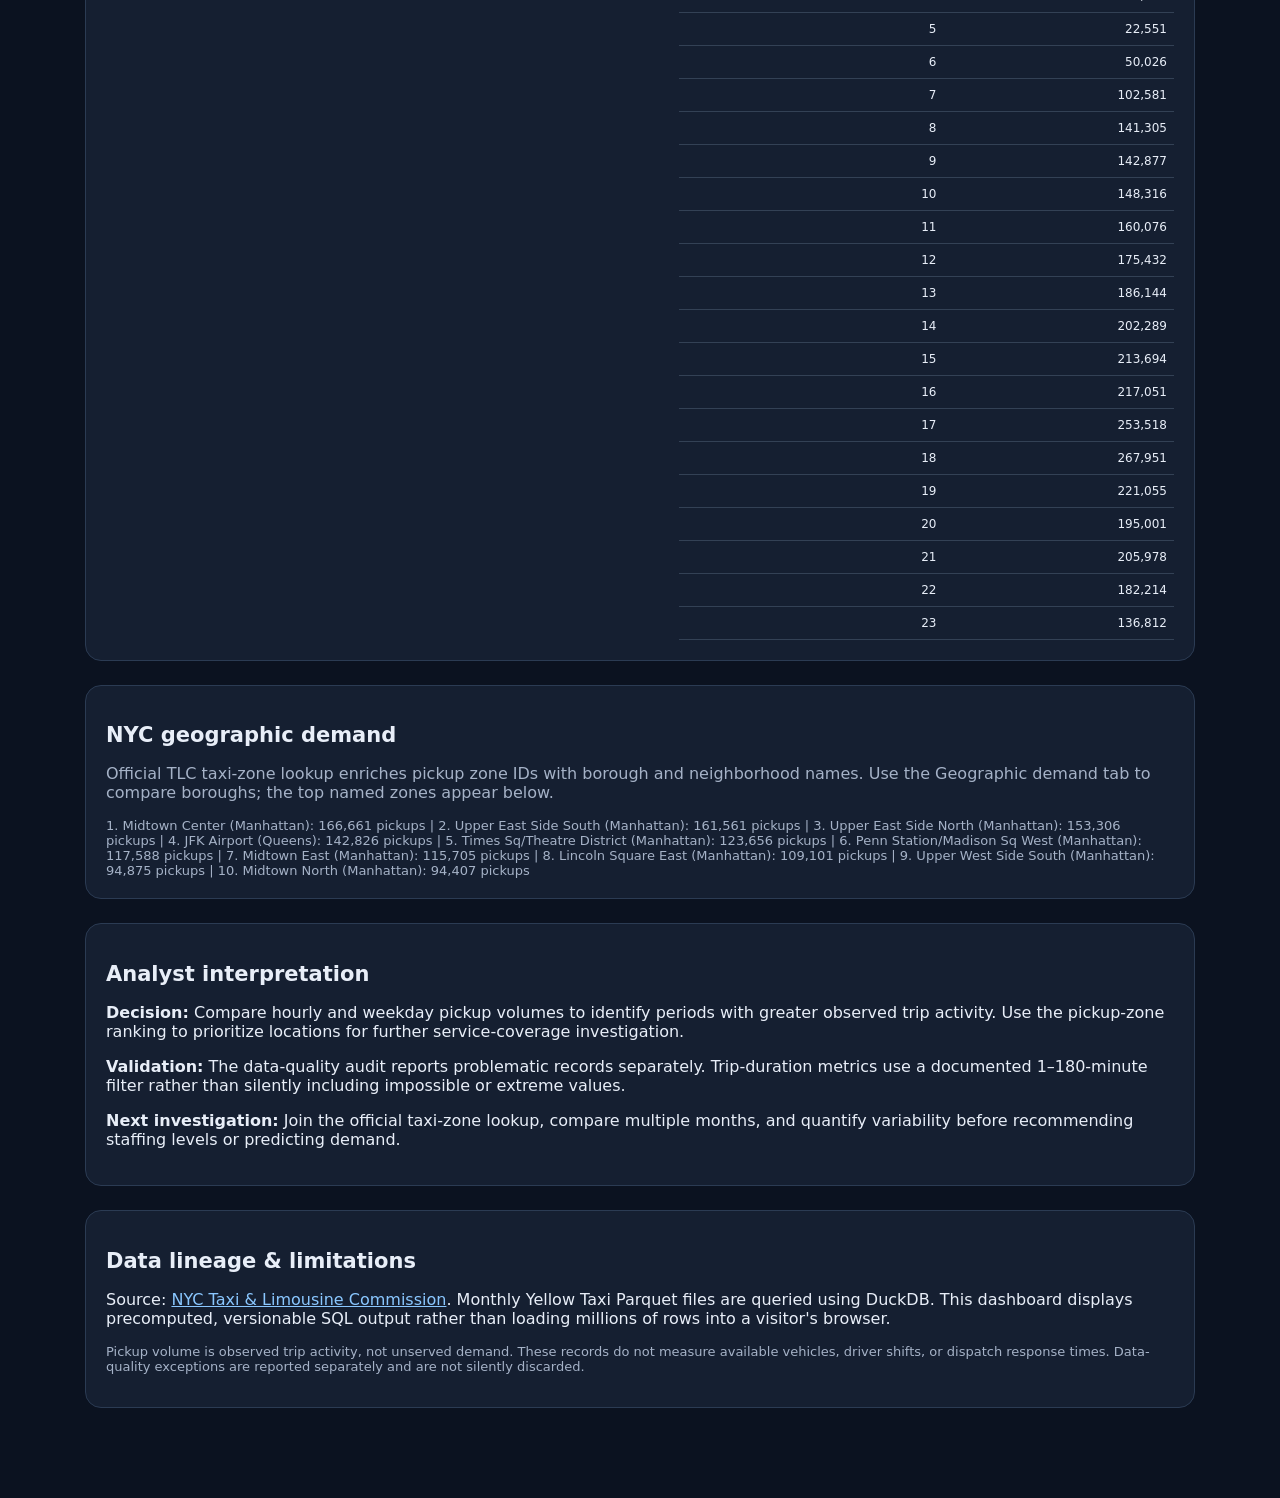
==== commit 8c84cc6b: "Show syntax-highlighted real SQL and result tables alongside charts" ====
--- a/project4/index.html
+++ b/project4/index.html
@@ -2,7 +2,7 @@
 <html lang="en"><head><meta charset="utf-8"><meta name="viewport" content="width=device-width,initial-scale=1">
 <title>Project 4 | NYC Transportation Intelligence Lab</title>
 <style>
-:root{font-family:Inter,system-ui,-apple-system,sans-serif;color:#e8eef8;background:#0b1220}*{box-sizing:border-box}body{margin:0}main{max-width:1150px;margin:auto;padding:36px 20px 90px}a{color:#8ac7ff}h1{font-size:clamp(30px,5vw,54px);letter-spacing:-.04em;margin:12px 0}h2{font-size:21px}.muted{color:#a5b2c7}.eyebrow{color:#66c6e8;font-weight:750;letter-spacing:.12em;font-size:12px}.grid{display:grid;grid-template-columns:repeat(3,1fr);gap:14px}.card{background:#151f31;border:1px solid #2b3b53;border-radius:16px;padding:20px}.value{font-size:28px;font-weight:800;margin-top:8px}.panel{margin-top:24px}.tabs{display:flex;gap:8px;flex-wrap:wrap;margin:16px 0}.tabs button{background:#18253b;border:1px solid #3b526d;color:#e8eef8;border-radius:9px;padding:11px 14px;cursor:pointer}.tabs button[aria-selected=true]{background:#165b79;border-color:#49b4df}.layout{display:grid;grid-template-columns:1fr 1fr;gap:18px}pre{overflow:auto;background:#080f1c;border-radius:12px;padding:18px;color:#a9e6d2;line-height:1.5;font-size:12px}#chart{display:flex;align-items:end;gap:5px;height:230px;border-bottom:1px solid #5a6880;padding:10px 0 0}.bar{flex:1;background:linear-gradient(#52c4e9,#2479a9);border-radius:4px 4px 0 0;min-width:4px;position:relative}.bar:hover{background:#8fe3ff}.bar:hover:after{content:attr(title);position:absolute;bottom:100%;left:0;white-space:nowrap;background:#f1f5fa;color:#102033;padding:5px;border-radius:4px;z-index:2;font-size:11px}.note{background:#13283a;border-left:3px solid #51b9df;padding:14px 18px;border-radius:6px}.empty{padding:38px 12px;text-align:center;color:#b3c1d3;border:1px dashed #54657b;border-radius:12px}.small{font-size:13px}@media(max-width:720px){.grid,.layout{grid-template-columns:1fr}}
+:root{font-family:Inter,system-ui,-apple-system,sans-serif;color:#e8eef8;background:#0b1220}*{box-sizing:border-box}body{margin:0}main{max-width:1150px;margin:auto;padding:36px 20px 90px}a{color:#8ac7ff}h1{font-size:clamp(30px,5vw,54px);letter-spacing:-.04em;margin:12px 0}h2{font-size:21px}.muted{color:#a5b2c7}.eyebrow{color:#66c6e8;font-weight:750;letter-spacing:.12em;font-size:12px}.grid{display:grid;grid-template-columns:repeat(3,1fr);gap:14px}.card{background:#151f31;border:1px solid #2b3b53;border-radius:16px;padding:20px}.value{font-size:28px;font-weight:800;margin-top:8px}.panel{margin-top:24px}.tabs{display:flex;gap:8px;flex-wrap:wrap;margin:16px 0}.tabs button{background:#18253b;border:1px solid #3b526d;color:#e8eef8;border-radius:9px;padding:11px 14px;cursor:pointer}.tabs button[aria-selected=true]{background:#165b79;border-color:#49b4df}.layout{display:grid;grid-template-columns:1fr 1fr;gap:18px}pre{max-height:470px;overflow:auto;background:#080f1c;border-radius:12px;padding:18px;color:#a9e6d2;line-height:1.5;font-size:12px}.sqlkw{color:#7dd3fc;font-weight:700}.sqlfn{color:#f9a8d4}.sqlcomment{color:#94a3b8}.sqlstring{color:#fde68a}.results{width:100%;border-collapse:collapse;font-size:12px}.results th,.results td{padding:9px 7px;border-bottom:1px solid #334155;text-align:right}.results th{text-transform:capitalize;color:#a5b2c7}#chart{display:flex;align-items:end;gap:5px;height:230px;border-bottom:1px solid #5a6880;padding:10px 0 0}.bar{flex:1;background:linear-gradient(#52c4e9,#2479a9);border-radius:4px 4px 0 0;min-width:4px;position:relative}.bar:hover{background:#8fe3ff}.bar:hover:after{content:attr(title);position:absolute;bottom:100%;left:0;white-space:nowrap;background:#f1f5fa;color:#102033;padding:5px;border-radius:4px;z-index:2;font-size:11px}.note{background:#13283a;border-left:3px solid #51b9df;padding:14px 18px;border-radius:6px}.empty{padding:38px 12px;text-align:center;color:#b3c1d3;border:1px dashed #54657b;border-radius:12px}.small{font-size:13px}@media(max-width:720px){.grid,.layout{grid-template-columns:1fr}}
 </style></head><body><main>
 <div class="eyebrow">PROJECT 04 / SQL + DATA ANALYTICS</div><h1>NYC Transportation<br>Intelligence Lab</h1>
 <p class="muted">An AI-assisted, SQL-first exploration of official NYC TLC Yellow Taxi trip records. Operational questions and analytical direction are human-led; AI helped implement the SQL, Python pipeline, and dashboard. See the query and its result.</p>
@@ -11,7 +11,7 @@
 <section class="card panel" id="sql-showcase"><div class="eyebrow">SOURCE CODE / REPRODUCIBLE ANALYSIS</div><h2>Seven real SQL queries, available for review</h2><p class="muted">These are the actual version-controlled DuckDB SQL files used by the analysis pipeline. Open each query to inspect the source; the interactive explorer below also shows SQL alongside its verified output.</p><div class="grid"><div><strong>01 · Hourly demand</strong><p><a target="_blank" rel="noopener" href="https://github.com/Vibecode-guy/eriksortino.com/blob/feature/project-4-sql-intelligence/project4/sql/01_hourly_demand.sql">View SQL source ↗</a></p></div><div><strong>02 · Zone ranking</strong><p><a target="_blank" rel="noopener" href="https://github.com/Vibecode-guy/eriksortino.com/blob/feature/project-4-sql-intelligence/project4/sql/02_zone_demand.sql">View SQL source ↗</a></p></div><div><strong>03 · Data quality audit</strong><p><a target="_blank" rel="noopener" href="https://github.com/Vibecode-guy/eriksortino.com/blob/feature/project-4-sql-intelligence/project4/sql/03_quality_audit.sql">View SQL source ↗</a></p></div><div><strong>04 · Weekday demand</strong><p><a target="_blank" rel="noopener" href="https://github.com/Vibecode-guy/eriksortino.com/blob/feature/project-4-sql-intelligence/project4/sql/04_weekday_demand.sql">View SQL source ↗</a></p></div><div><strong>05 · Trip-duration CTEs</strong><p><a target="_blank" rel="noopener" href="https://github.com/Vibecode-guy/eriksortino.com/blob/feature/project-4-sql-intelligence/project4/sql/05_trip_duration.sql">View SQL source ↗</a></p></div><div><strong>06 · Geographic JOIN</strong><p><a target="_blank" rel="noopener" href="https://github.com/Vibecode-guy/eriksortino.com/blob/feature/project-4-sql-intelligence/project4/sql/06_geographic_demand.sql">View SQL source ↗</a></p></div><div><strong>07 · Monthly trends / LAG()</strong><p><a target="_blank" rel="noopener" href="https://github.com/Vibecode-guy/eriksortino.com/blob/feature/project-4-sql-intelligence/project4/sql/07_monthly_trends.sql">View SQL source ↗</a></p></div></div></section>
 <section class="card panel"><h2>Explore the SQL</h2><p class="muted">Select an operational question to reveal the actual query, analytical reasoning and corresponding output.</p>
 <div class="tabs" role="tablist"><button aria-selected="true" data-id="hourly">Hourly demand</button><button aria-selected="false" data-id="zones">Pickup zones</button><button aria-selected="false" data-id="quality">Data quality</button><button aria-selected="false" data-id="weekday">Weekday demand</button><button aria-selected="false" data-id="duration">Trip duration</button><button aria-selected="false" data-id="geography">Geographic demand</button><button aria-selected="false" data-id="trends">Monthly trends</button></div>
-<div class="layout"><div><h2 id="question"></h2><p id="explanation" class="muted"></p><pre><code id="sql"></code></pre></div><div><h2>SQL output</h2><p id="interpretation" class="muted"></p><div id="chart" aria-label="SQL output visualization"></div><div id="empty" class="empty">Run the pipeline to populate verified results.</div></div></div></section>
+<div class="layout"><div><h2 id="question"></h2><p id="explanation" class="muted"></p><p class="small muted"><a id="sourceLink" target="_blank" rel="noopener" href="#">Open full query on GitHub ↗</a></p><pre><code id="sql"></code></pre></div><div><h2>SQL output</h2><p id="interpretation" class="muted"></p><div id="chart" aria-label="SQL output visualization"></div><div id="empty" class="empty">Run the pipeline to populate verified results.</div><div style="overflow-x:auto;margin-top:16px"><table id="resultTable" class="results"></table></div></div></div></section>
 <section class="card panel"><h2>NYC geographic demand</h2><p class="muted">Official TLC taxi-zone lookup enriches pickup zone IDs with borough and neighborhood names. Use the Geographic demand tab to compare boroughs; the top named zones appear below.</p><div id="zoneTable" class="muted small">Waiting for verified geographic metrics.</div></section><section class="card panel"><h2>Analyst interpretation</h2><p><strong>Decision:</strong> Compare hourly and weekday pickup volumes to identify periods with greater observed trip activity. Use the pickup-zone ranking to prioritize locations for further service-coverage investigation.</p><p><strong>Validation:</strong> The data-quality audit reports problematic records separately. Trip-duration metrics use a documented 1–180-minute filter rather than silently including impossible or extreme values.</p><p><strong>Next investigation:</strong> Join the official taxi-zone lookup, compare multiple months, and quantify variability before recommending staffing levels or predicting demand.</p></section><section class="card panel"><h2>Data lineage &amp; limitations</h2><p>Source: <a href="https://www.nyc.gov/site/tlc/about/tlc-trip-record-data.page">NYC Taxi &amp; Limousine Commission</a>. Monthly Yellow Taxi Parquet files are queried using DuckDB. This dashboard displays precomputed, versionable SQL output rather than loading millions of rows into a visitor's browser.</p><p class="muted small">Pickup volume is observed trip activity, not unserved demand. These records do not measure available vehicles, driver shifts, or dispatch response times. Data-quality exceptions are reported separately and are not silently discarded.</p></section>
 </main><script>
 const analyses={
@@ -45,8 +45,9 @@
   COUNT(*) FILTER (WHERE trip_distance IS NULL OR trip_distance <= 0) AS invalid_distance,
   COUNT(*) FILTER (WHERE PULocationID IS NULL) AS missing_pickup_zone
 FROM taxi_trips;`,key:"quality_audit"}};
+const sqlFiles={hourly:"01_hourly_demand.sql",zones:"02_zone_demand.sql",quality:"03_quality_audit.sql",weekday:"04_weekday_demand.sql",duration:"05_trip_duration.sql",geography:"06_geographic_demand.sql",trends:"07_monthly_trends.sql"};const sqlCache={};let selectedSql="hourly";function sqlHighlight(raw){const escape=s=>s.replace(/&/g,"&amp;").replace(/</g,"&lt;").replace(/>/g,"&gt;");return escape(raw).replace(/(--[^\\n]*|'(?:''|[^'])*'|\\b(?:SELECT|FROM|WHERE|GROUP|BY|ORDER|LIMIT|WITH|AS|JOIN|ON|AND|OR|IS|NOT|NULL|CASE|WHEN|THEN|ELSE|END|OVER|PARTITION|DESC|ASC|DISTINCT|HAVING|BETWEEN|IN|DATE)\\b|\\b(?:COUNT|AVG|ROUND|SUM|LAG|NULLIF|MEDIAN|QUANTILE_CONT|STRFTIME|ISODOW)\\b)/gi,token=>'<span class="'+(token.startsWith("--")?"sqlcomment":token.startsWith("'")?"sqlstring":/^(COUNT|AVG|ROUND|SUM|LAG|NULLIF|MEDIAN|QUANTILE_CONT|STRFTIME|ISODOW)$/i.test(token)?"sqlfn":"sqlkw")+'">'+token+'</span>')};async function showSource(id){selectedSql=id;const file=sqlFiles[id];$("sourceLink").href="https://github.com/Vibecode-guy/eriksortino.com/blob/feature/project-4-sql-intelligence/project4/sql/"+file;$("sql").innerHTML=sqlHighlight(sqlCache[id]||analyses[id].sql);if(sqlCache[id])return;try{const r=await fetch("./sql/"+file);if(!r.ok)throw Error("unavailable");const s=await r.text();sqlCache[id]=s;if(selectedSql===id)$("sql").innerHTML=sqlHighlight(s)}catch(e){/* fallback to inline SQL */}}function showTable(rows){const table=$("resultTable");table.replaceChildren();if(!Array.isArray(rows)||!rows.length)return;const cols=Object.keys(rows[0]).slice(0,6),thead=table.createTHead().insertRow();cols.forEach(k=>{const th=document.createElement("th");th.textContent=k.replace(/_/g," ");thead.appendChild(th)});const body=table.createTBody();rows.slice(0,25).forEach(row=>{const tr=body.insertRow();cols.forEach(k=>{const cell=tr.insertCell();const v=row[k];cell.textContent=v===null?"—":typeof v==="number"?v.toLocaleString("en-US",{maximumFractionDigits:2}):String(v)})})}
 let metrics=null;const fmt=n=>Number(n).toLocaleString();const $=id=>document.getElementById(id);
-function render(id){const a=analyses[id];document.querySelectorAll(".tabs button").forEach(b=>b.setAttribute("aria-selected",String(b.dataset.id===id)));$("question").textContent=a.title;$("explanation").textContent=a.why;$("sql").textContent=a.sql;$("interpretation").textContent=a.take;$("chart").replaceChildren();const data=metrics?.[a.key];const rows=(id==="quality"||id==="duration")&&data?Object.entries(data).map(([name,value])=>({name,value})):data;if(!rows?.length){$("chart").style.display="none";$("empty").style.display="block";return}$("chart").style.display="flex";$("empty").style.display="none";const max=Math.max(...rows.map(r=>Number(r[a.y||"value"])||0),1);rows.forEach(r=>{const v=Number(r[a.y||"value"])||0;const bar=document.createElement("div");bar.className="bar";bar.setAttribute("role","img");bar.setAttribute("aria-label",(r[a.x||"name"]??"")+" "+fmt(v));bar.style.height=Math.max(2,v/max*100)+"%";bar.title=(r[a.x||"name"]??"")+": "+fmt(v);$("chart").append(bar)})}
+function render(id){const a=analyses[id];document.querySelectorAll(".tabs button").forEach(b=>b.setAttribute("aria-selected",String(b.dataset.id===id)));$("question").textContent=a.title;$("explanation").textContent=a.why;showSource(id);$("interpretation").textContent=a.take;$("chart").replaceChildren();const data=metrics?.[a.key];const rows=(id==="quality"||id==="duration")&&data?Object.entries(data).map(([name,value])=>({name,value})):data;showTable(rows);if(!rows?.length){$("chart").style.display="none";$("empty").style.display="block";return}$("chart").style.display="flex";$("empty").style.display="none";const max=Math.max(...rows.map(r=>Number(r[a.y||"value"])||0),1);rows.forEach(r=>{const v=Number(r[a.y||"value"])||0;const bar=document.createElement("div");bar.className="bar";bar.setAttribute("role","img");bar.setAttribute("aria-label",(r[a.x||"name"]??"")+" "+fmt(v));bar.style.height=Math.max(2,v/max*100)+"%";bar.title=(r[a.x||"name"]??"")+": "+fmt(v);$("chart").append(bar)})}
 document.querySelectorAll(".tabs button").forEach(b=>b.addEventListener("click",()=>render(b.dataset.id)));
 fetch("./data/metrics.json").then(r=>{if(!r.ok)throw Error("No metrics artifact");return r.json()}).then(data=>{if(!data.month||!data.quality_audit||!Array.isArray(data.hourly_demand)||!Array.isArray(data.weekday_demand)||!data.trip_duration||!Array.isArray(data.borough_demand)||!Array.isArray(data.monthly_trends))throw Error("Incomplete metrics");metrics=data;const zones=data.named_pickup_zones||[];$("zoneTable").textContent=zones.length?zones.slice(0,10).map((z,i)=>(i+1)+". "+z.zone_name+" ("+z.borough+"): "+fmt(z.trip_count)+" pickups").join("  |  "):"Named zone metrics not available.";$("records").textContent=fmt(data.quality_audit.total_rows);$("missing").textContent=fmt(data.quality_audit.missing_pickup_time);$("invalid").textContent=fmt(data.quality_audit.invalid_distance);$("status").textContent="Verified SQL export loaded · "+data.month+" · "+data.source;render("hourly")}).catch(()=>$("status").textContent="Pipeline not run yet. Source code and methodology are available; verified results will appear after SQL metrics are generated and published.");render("hourly");
 </script></body></html>
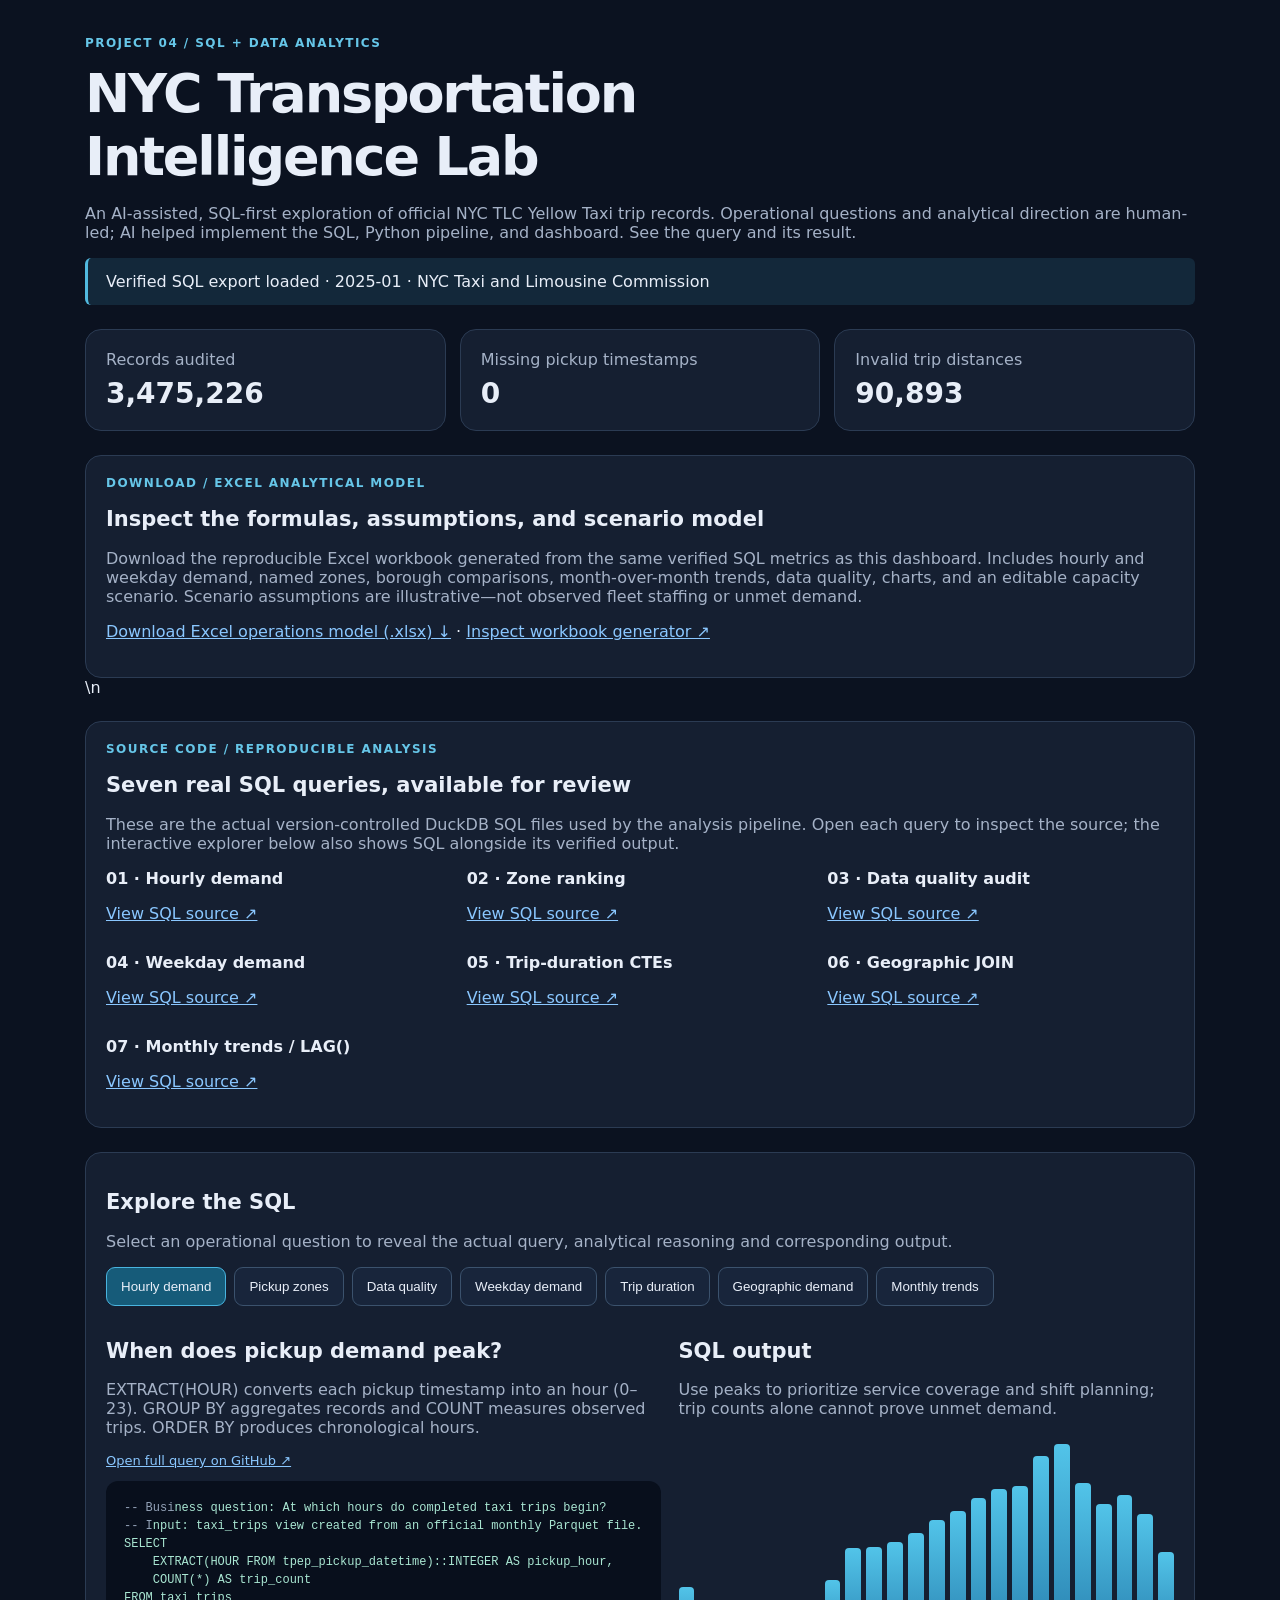
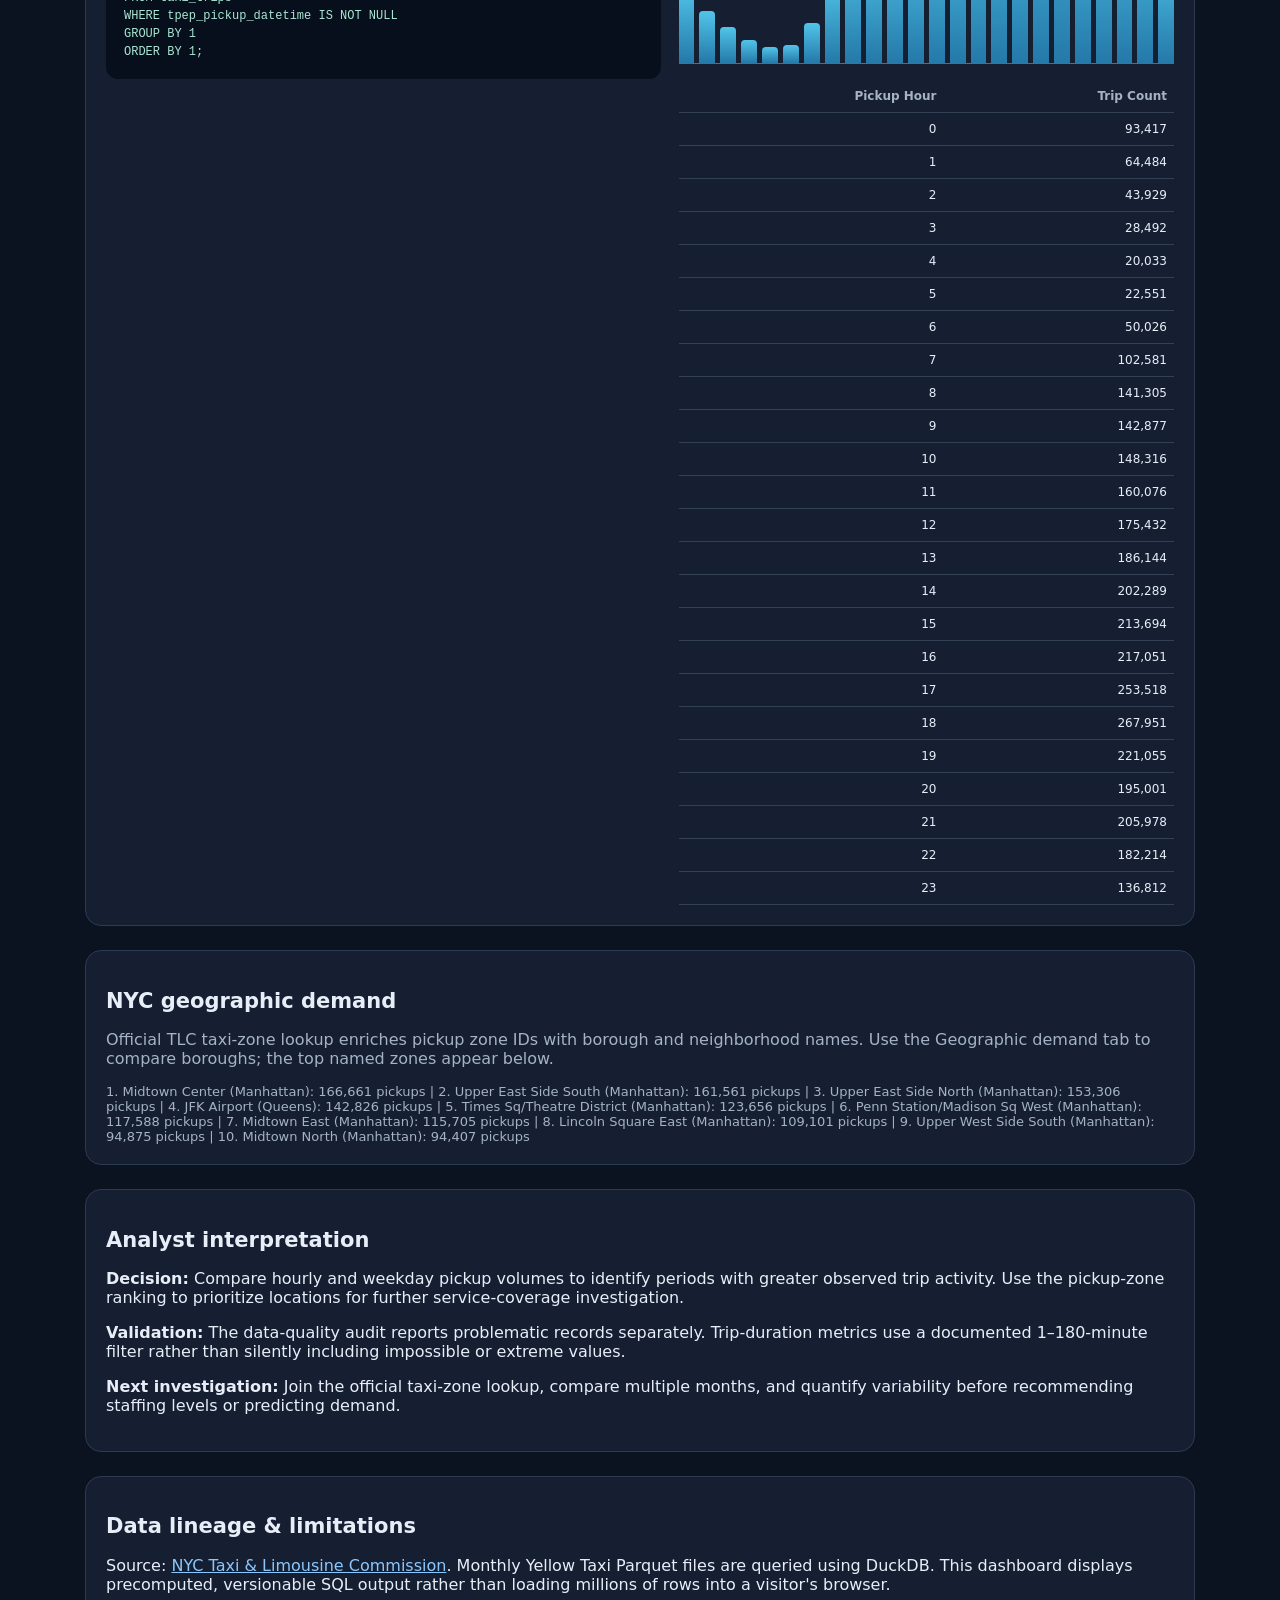
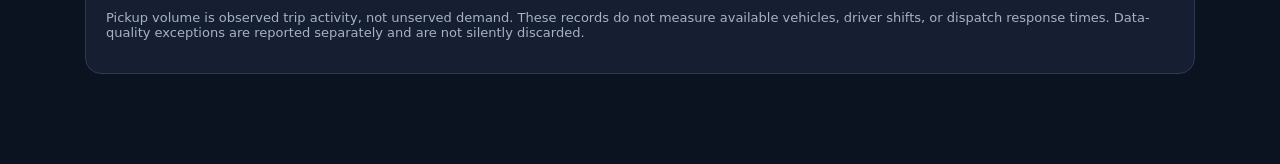
==== commit db81d6cd: "Add downloadable Excel model section to SQL showcase" ====
--- a/project4/index.html
+++ b/project4/index.html
@@ -8,7 +8,7 @@
 <p class="muted">An AI-assisted, SQL-first exploration of official NYC TLC Yellow Taxi trip records. Operational questions and analytical direction are human-led; AI helped implement the SQL, Python pipeline, and dashboard. See the query and its result.</p>
 <div class="note" id="status">Checking for verified SQL-generated metrics. No illustrative figures are presented as real trip results.</div>
 <section class="grid panel"><div class="card"><div class="muted">Records audited</div><div class="value" id="records">—</div></div><div class="card"><div class="muted">Missing pickup timestamps</div><div class="value" id="missing">—</div></div><div class="card"><div class="muted">Invalid trip distances</div><div class="value" id="invalid">—</div></div></section>
-<section class="card panel" id="sql-showcase"><div class="eyebrow">SOURCE CODE / REPRODUCIBLE ANALYSIS</div><h2>Seven real SQL queries, available for review</h2><p class="muted">These are the actual version-controlled DuckDB SQL files used by the analysis pipeline. Open each query to inspect the source; the interactive explorer below also shows SQL alongside its verified output.</p><div class="grid"><div><strong>01 · Hourly demand</strong><p><a target="_blank" rel="noopener" href="https://github.com/Vibecode-guy/eriksortino.com/blob/feature/project-4-sql-intelligence/project4/sql/01_hourly_demand.sql">View SQL source ↗</a></p></div><div><strong>02 · Zone ranking</strong><p><a target="_blank" rel="noopener" href="https://github.com/Vibecode-guy/eriksortino.com/blob/feature/project-4-sql-intelligence/project4/sql/02_zone_demand.sql">View SQL source ↗</a></p></div><div><strong>03 · Data quality audit</strong><p><a target="_blank" rel="noopener" href="https://github.com/Vibecode-guy/eriksortino.com/blob/feature/project-4-sql-intelligence/project4/sql/03_quality_audit.sql">View SQL source ↗</a></p></div><div><strong>04 · Weekday demand</strong><p><a target="_blank" rel="noopener" href="https://github.com/Vibecode-guy/eriksortino.com/blob/feature/project-4-sql-intelligence/project4/sql/04_weekday_demand.sql">View SQL source ↗</a></p></div><div><strong>05 · Trip-duration CTEs</strong><p><a target="_blank" rel="noopener" href="https://github.com/Vibecode-guy/eriksortino.com/blob/feature/project-4-sql-intelligence/project4/sql/05_trip_duration.sql">View SQL source ↗</a></p></div><div><strong>06 · Geographic JOIN</strong><p><a target="_blank" rel="noopener" href="https://github.com/Vibecode-guy/eriksortino.com/blob/feature/project-4-sql-intelligence/project4/sql/06_geographic_demand.sql">View SQL source ↗</a></p></div><div><strong>07 · Monthly trends / LAG()</strong><p><a target="_blank" rel="noopener" href="https://github.com/Vibecode-guy/eriksortino.com/blob/feature/project-4-sql-intelligence/project4/sql/07_monthly_trends.sql">View SQL source ↗</a></p></div></div></section>
+<section class="card panel"><div class="eyebrow">DOWNLOAD / EXCEL ANALYTICAL MODEL</div><h2>Inspect the formulas, assumptions, and scenario model</h2><p class="muted">Download the reproducible Excel workbook generated from the same verified SQL metrics as this dashboard. Includes hourly and weekday demand, named zones, borough comparisons, month-over-month trends, data quality, charts, and an editable capacity scenario. Scenario assumptions are illustrative—not observed fleet staffing or unmet demand.</p><p><a href="./NYC_Transportation_Intelligence_Excel_Model.xlsx" download>Download Excel operations model (.xlsx) ↓</a> · <a href="https://github.com/Vibecode-guy/eriksortino.com/blob/feature/project-4-sql-intelligence/project4/scripts/build_excel.py" target="_blank" rel="noopener">Inspect workbook generator ↗</a></p></section>\n<section class="card panel" id="sql-showcase"><div class="eyebrow">SOURCE CODE / REPRODUCIBLE ANALYSIS</div><h2>Seven real SQL queries, available for review</h2><p class="muted">These are the actual version-controlled DuckDB SQL files used by the analysis pipeline. Open each query to inspect the source; the interactive explorer below also shows SQL alongside its verified output.</p><div class="grid"><div><strong>01 · Hourly demand</strong><p><a target="_blank" rel="noopener" href="https://github.com/Vibecode-guy/eriksortino.com/blob/feature/project-4-sql-intelligence/project4/sql/01_hourly_demand.sql">View SQL source ↗</a></p></div><div><strong>02 · Zone ranking</strong><p><a target="_blank" rel="noopener" href="https://github.com/Vibecode-guy/eriksortino.com/blob/feature/project-4-sql-intelligence/project4/sql/02_zone_demand.sql">View SQL source ↗</a></p></div><div><strong>03 · Data quality audit</strong><p><a target="_blank" rel="noopener" href="https://github.com/Vibecode-guy/eriksortino.com/blob/feature/project-4-sql-intelligence/project4/sql/03_quality_audit.sql">View SQL source ↗</a></p></div><div><strong>04 · Weekday demand</strong><p><a target="_blank" rel="noopener" href="https://github.com/Vibecode-guy/eriksortino.com/blob/feature/project-4-sql-intelligence/project4/sql/04_weekday_demand.sql">View SQL source ↗</a></p></div><div><strong>05 · Trip-duration CTEs</strong><p><a target="_blank" rel="noopener" href="https://github.com/Vibecode-guy/eriksortino.com/blob/feature/project-4-sql-intelligence/project4/sql/05_trip_duration.sql">View SQL source ↗</a></p></div><div><strong>06 · Geographic JOIN</strong><p><a target="_blank" rel="noopener" href="https://github.com/Vibecode-guy/eriksortino.com/blob/feature/project-4-sql-intelligence/project4/sql/06_geographic_demand.sql">View SQL source ↗</a></p></div><div><strong>07 · Monthly trends / LAG()</strong><p><a target="_blank" rel="noopener" href="https://github.com/Vibecode-guy/eriksortino.com/blob/feature/project-4-sql-intelligence/project4/sql/07_monthly_trends.sql">View SQL source ↗</a></p></div></div></section>
 <section class="card panel"><h2>Explore the SQL</h2><p class="muted">Select an operational question to reveal the actual query, analytical reasoning and corresponding output.</p>
 <div class="tabs" role="tablist"><button aria-selected="true" data-id="hourly">Hourly demand</button><button aria-selected="false" data-id="zones">Pickup zones</button><button aria-selected="false" data-id="quality">Data quality</button><button aria-selected="false" data-id="weekday">Weekday demand</button><button aria-selected="false" data-id="duration">Trip duration</button><button aria-selected="false" data-id="geography">Geographic demand</button><button aria-selected="false" data-id="trends">Monthly trends</button></div>
 <div class="layout"><div><h2 id="question"></h2><p id="explanation" class="muted"></p><p class="small muted"><a id="sourceLink" target="_blank" rel="noopener" href="#">Open full query on GitHub ↗</a></p><pre><code id="sql"></code></pre></div><div><h2>SQL output</h2><p id="interpretation" class="muted"></p><div id="chart" aria-label="SQL output visualization"></div><div id="empty" class="empty">Run the pipeline to populate verified results.</div><div style="overflow-x:auto;margin-top:16px"><table id="resultTable" class="results"></table></div></div></div></section>
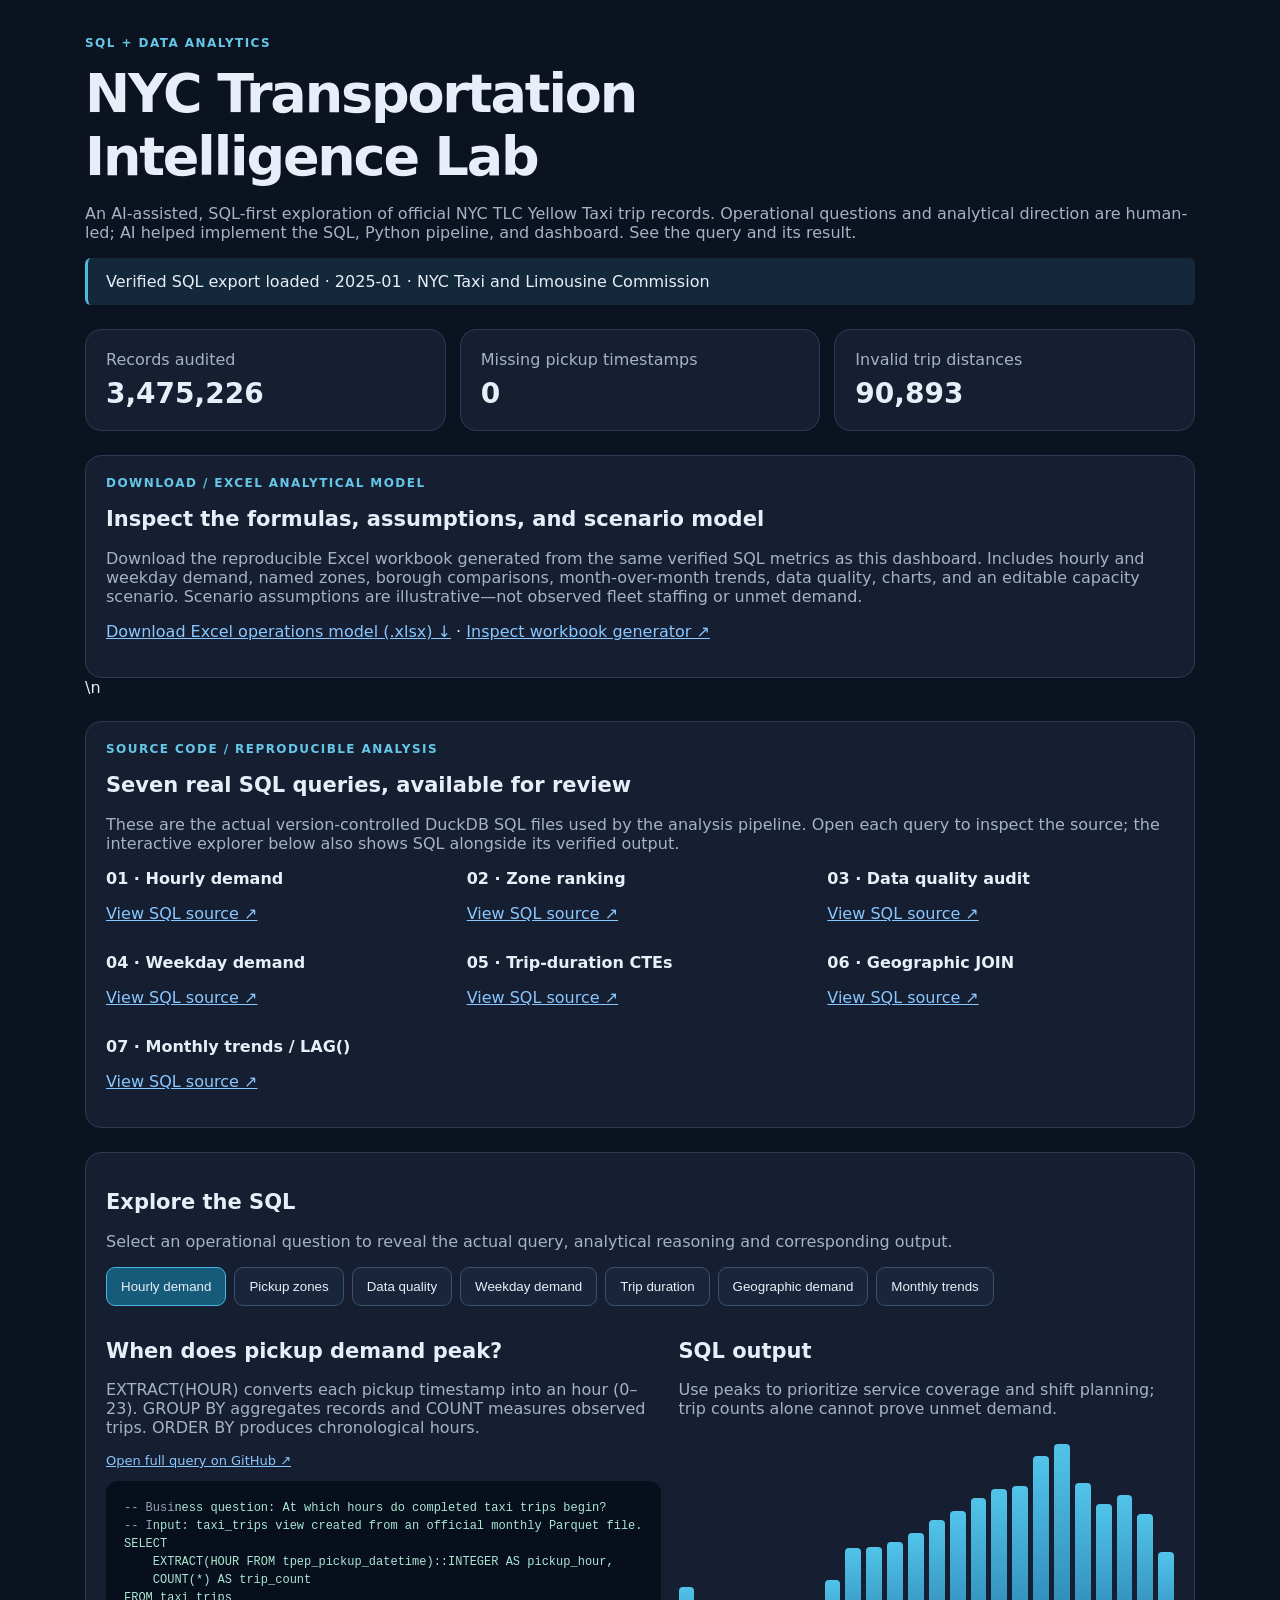
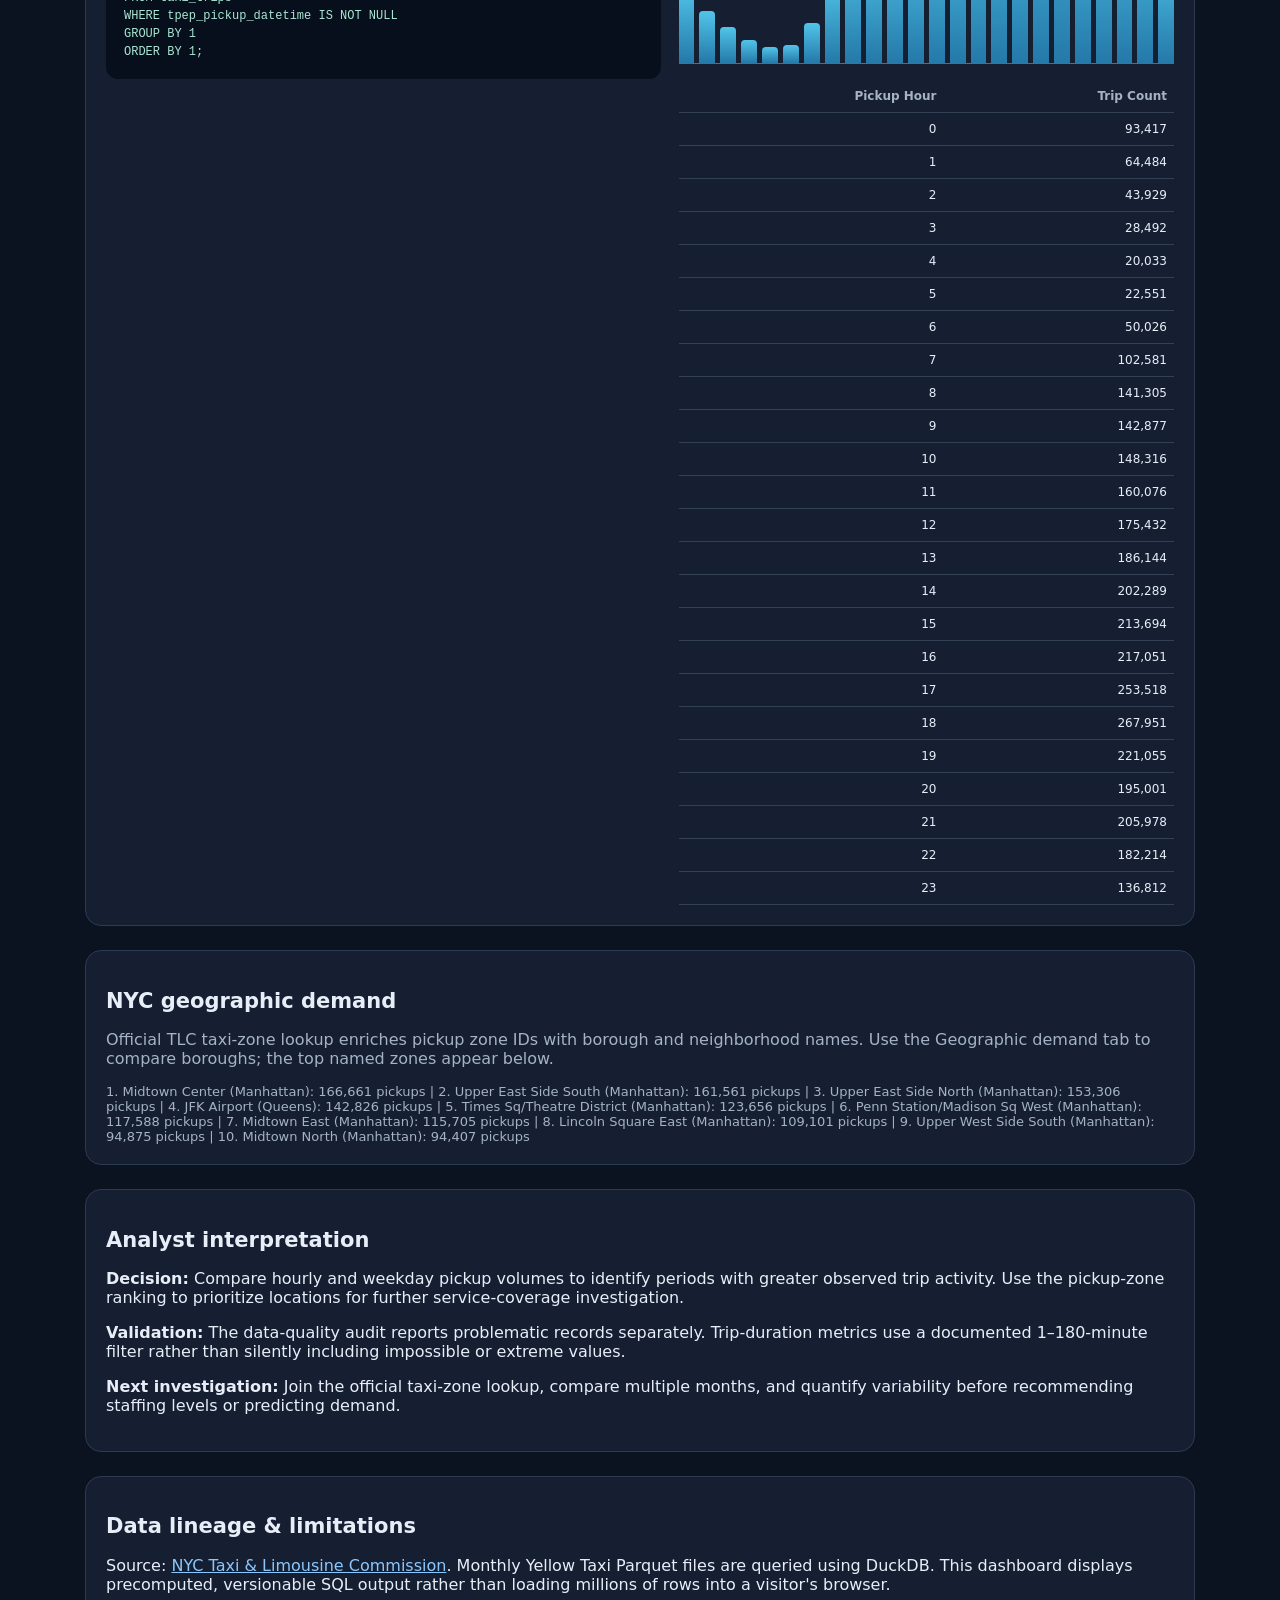
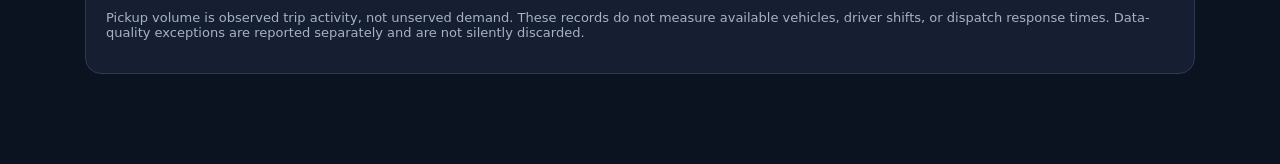
==== commit b9c723bf: "Use descriptive project names and remove overlapping portfolio numbers" ====
--- a/project4/index.html
+++ b/project4/index.html
@@ -1,14 +1,14 @@
 <!doctype html>
 <html lang="en"><head><meta charset="utf-8"><meta name="viewport" content="width=device-width,initial-scale=1">
-<title>Project 4 | NYC Transportation Intelligence Lab</title>
+<title>NYC Transportation Intelligence Lab</title>
 <style>
 :root{font-family:Inter,system-ui,-apple-system,sans-serif;color:#e8eef8;background:#0b1220}*{box-sizing:border-box}body{margin:0}main{max-width:1150px;margin:auto;padding:36px 20px 90px}a{color:#8ac7ff}h1{font-size:clamp(30px,5vw,54px);letter-spacing:-.04em;margin:12px 0}h2{font-size:21px}.muted{color:#a5b2c7}.eyebrow{color:#66c6e8;font-weight:750;letter-spacing:.12em;font-size:12px}.grid{display:grid;grid-template-columns:repeat(3,1fr);gap:14px}.card{background:#151f31;border:1px solid #2b3b53;border-radius:16px;padding:20px}.value{font-size:28px;font-weight:800;margin-top:8px}.panel{margin-top:24px}.tabs{display:flex;gap:8px;flex-wrap:wrap;margin:16px 0}.tabs button{background:#18253b;border:1px solid #3b526d;color:#e8eef8;border-radius:9px;padding:11px 14px;cursor:pointer}.tabs button[aria-selected=true]{background:#165b79;border-color:#49b4df}.layout{display:grid;grid-template-columns:1fr 1fr;gap:18px}pre{max-height:470px;overflow:auto;background:#080f1c;border-radius:12px;padding:18px;color:#a9e6d2;line-height:1.5;font-size:12px}.sqlkw{color:#7dd3fc;font-weight:700}.sqlfn{color:#f9a8d4}.sqlcomment{color:#94a3b8}.sqlstring{color:#fde68a}.results{width:100%;border-collapse:collapse;font-size:12px}.results th,.results td{padding:9px 7px;border-bottom:1px solid #334155;text-align:right}.results th{text-transform:capitalize;color:#a5b2c7}#chart{display:flex;align-items:end;gap:5px;height:230px;border-bottom:1px solid #5a6880;padding:10px 0 0}.bar{flex:1;background:linear-gradient(#52c4e9,#2479a9);border-radius:4px 4px 0 0;min-width:4px;position:relative}.bar:hover{background:#8fe3ff}.bar:hover:after{content:attr(title);position:absolute;bottom:100%;left:0;white-space:nowrap;background:#f1f5fa;color:#102033;padding:5px;border-radius:4px;z-index:2;font-size:11px}.note{background:#13283a;border-left:3px solid #51b9df;padding:14px 18px;border-radius:6px}.empty{padding:38px 12px;text-align:center;color:#b3c1d3;border:1px dashed #54657b;border-radius:12px}.small{font-size:13px}@media(max-width:720px){.grid,.layout{grid-template-columns:1fr}}
 </style></head><body><main>
-<div class="eyebrow">PROJECT 04 / SQL + DATA ANALYTICS</div><h1>NYC Transportation<br>Intelligence Lab</h1>
+<div class="eyebrow">SQL + DATA ANALYTICS</div><h1>NYC Transportation<br>Intelligence Lab</h1>
 <p class="muted">An AI-assisted, SQL-first exploration of official NYC TLC Yellow Taxi trip records. Operational questions and analytical direction are human-led; AI helped implement the SQL, Python pipeline, and dashboard. See the query and its result.</p>
 <div class="note" id="status">Checking for verified SQL-generated metrics. No illustrative figures are presented as real trip results.</div>
 <section class="grid panel"><div class="card"><div class="muted">Records audited</div><div class="value" id="records">—</div></div><div class="card"><div class="muted">Missing pickup timestamps</div><div class="value" id="missing">—</div></div><div class="card"><div class="muted">Invalid trip distances</div><div class="value" id="invalid">—</div></div></section>
-<section class="card panel"><div class="eyebrow">DOWNLOAD / EXCEL ANALYTICAL MODEL</div><h2>Inspect the formulas, assumptions, and scenario model</h2><p class="muted">Download the reproducible Excel workbook generated from the same verified SQL metrics as this dashboard. Includes hourly and weekday demand, named zones, borough comparisons, month-over-month trends, data quality, charts, and an editable capacity scenario. Scenario assumptions are illustrative—not observed fleet staffing or unmet demand.</p><p><a href="./NYC_Transportation_Intelligence_Excel_Model.xlsx" download>Download Excel operations model (.xlsx) ↓</a> · <a href="https://github.com/Vibecode-guy/eriksortino.com/blob/feature/project-4-sql-intelligence/project4/scripts/build_excel.py" target="_blank" rel="noopener">Inspect workbook generator ↗</a></p></section>\n<section class="card panel" id="sql-showcase"><div class="eyebrow">SOURCE CODE / REPRODUCIBLE ANALYSIS</div><h2>Seven real SQL queries, available for review</h2><p class="muted">These are the actual version-controlled DuckDB SQL files used by the analysis pipeline. Open each query to inspect the source; the interactive explorer below also shows SQL alongside its verified output.</p><div class="grid"><div><strong>01 · Hourly demand</strong><p><a target="_blank" rel="noopener" href="https://github.com/Vibecode-guy/eriksortino.com/blob/feature/project-4-sql-intelligence/project4/sql/01_hourly_demand.sql">View SQL source ↗</a></p></div><div><strong>02 · Zone ranking</strong><p><a target="_blank" rel="noopener" href="https://github.com/Vibecode-guy/eriksortino.com/blob/feature/project-4-sql-intelligence/project4/sql/02_zone_demand.sql">View SQL source ↗</a></p></div><div><strong>03 · Data quality audit</strong><p><a target="_blank" rel="noopener" href="https://github.com/Vibecode-guy/eriksortino.com/blob/feature/project-4-sql-intelligence/project4/sql/03_quality_audit.sql">View SQL source ↗</a></p></div><div><strong>04 · Weekday demand</strong><p><a target="_blank" rel="noopener" href="https://github.com/Vibecode-guy/eriksortino.com/blob/feature/project-4-sql-intelligence/project4/sql/04_weekday_demand.sql">View SQL source ↗</a></p></div><div><strong>05 · Trip-duration CTEs</strong><p><a target="_blank" rel="noopener" href="https://github.com/Vibecode-guy/eriksortino.com/blob/feature/project-4-sql-intelligence/project4/sql/05_trip_duration.sql">View SQL source ↗</a></p></div><div><strong>06 · Geographic JOIN</strong><p><a target="_blank" rel="noopener" href="https://github.com/Vibecode-guy/eriksortino.com/blob/feature/project-4-sql-intelligence/project4/sql/06_geographic_demand.sql">View SQL source ↗</a></p></div><div><strong>07 · Monthly trends / LAG()</strong><p><a target="_blank" rel="noopener" href="https://github.com/Vibecode-guy/eriksortino.com/blob/feature/project-4-sql-intelligence/project4/sql/07_monthly_trends.sql">View SQL source ↗</a></p></div></div></section>
+<section class="card panel"><div class="eyebrow">DOWNLOAD / EXCEL ANALYTICAL MODEL</div><h2>Inspect the formulas, assumptions, and scenario model</h2><p class="muted">Download the reproducible Excel workbook generated from the same verified SQL metrics as this dashboard. Includes hourly and weekday demand, named zones, borough comparisons, month-over-month trends, data quality, charts, and an editable capacity scenario. Scenario assumptions are illustrative—not observed fleet staffing or unmet demand.</p><p><a href="./NYC_Transportation_Intelligence_Excel_Model.xlsx" download>Download Excel operations model (.xlsx) ↓</a> · <a href="https://github.com/Vibecode-guy/eriksortino.com/blob/main/project4/scripts/build_excel.py" target="_blank" rel="noopener">Inspect workbook generator ↗</a></p></section>\n<section class="card panel" id="sql-showcase"><div class="eyebrow">SOURCE CODE / REPRODUCIBLE ANALYSIS</div><h2>Seven real SQL queries, available for review</h2><p class="muted">These are the actual version-controlled DuckDB SQL files used by the analysis pipeline. Open each query to inspect the source; the interactive explorer below also shows SQL alongside its verified output.</p><div class="grid"><div><strong>01 · Hourly demand</strong><p><a target="_blank" rel="noopener" href="https://github.com/Vibecode-guy/eriksortino.com/blob/main/project4/sql/01_hourly_demand.sql">View SQL source ↗</a></p></div><div><strong>02 · Zone ranking</strong><p><a target="_blank" rel="noopener" href="https://github.com/Vibecode-guy/eriksortino.com/blob/main/project4/sql/02_zone_demand.sql">View SQL source ↗</a></p></div><div><strong>03 · Data quality audit</strong><p><a target="_blank" rel="noopener" href="https://github.com/Vibecode-guy/eriksortino.com/blob/main/project4/sql/03_quality_audit.sql">View SQL source ↗</a></p></div><div><strong>04 · Weekday demand</strong><p><a target="_blank" rel="noopener" href="https://github.com/Vibecode-guy/eriksortino.com/blob/main/project4/sql/04_weekday_demand.sql">View SQL source ↗</a></p></div><div><strong>05 · Trip-duration CTEs</strong><p><a target="_blank" rel="noopener" href="https://github.com/Vibecode-guy/eriksortino.com/blob/main/project4/sql/05_trip_duration.sql">View SQL source ↗</a></p></div><div><strong>06 · Geographic JOIN</strong><p><a target="_blank" rel="noopener" href="https://github.com/Vibecode-guy/eriksortino.com/blob/main/project4/sql/06_geographic_demand.sql">View SQL source ↗</a></p></div><div><strong>07 · Monthly trends / LAG()</strong><p><a target="_blank" rel="noopener" href="https://github.com/Vibecode-guy/eriksortino.com/blob/main/project4/sql/07_monthly_trends.sql">View SQL source ↗</a></p></div></div></section>
 <section class="card panel"><h2>Explore the SQL</h2><p class="muted">Select an operational question to reveal the actual query, analytical reasoning and corresponding output.</p>
 <div class="tabs" role="tablist"><button aria-selected="true" data-id="hourly">Hourly demand</button><button aria-selected="false" data-id="zones">Pickup zones</button><button aria-selected="false" data-id="quality">Data quality</button><button aria-selected="false" data-id="weekday">Weekday demand</button><button aria-selected="false" data-id="duration">Trip duration</button><button aria-selected="false" data-id="geography">Geographic demand</button><button aria-selected="false" data-id="trends">Monthly trends</button></div>
 <div class="layout"><div><h2 id="question"></h2><p id="explanation" class="muted"></p><p class="small muted"><a id="sourceLink" target="_blank" rel="noopener" href="#">Open full query on GitHub ↗</a></p><pre><code id="sql"></code></pre></div><div><h2>SQL output</h2><p id="interpretation" class="muted"></p><div id="chart" aria-label="SQL output visualization"></div><div id="empty" class="empty">Run the pipeline to populate verified results.</div><div style="overflow-x:auto;margin-top:16px"><table id="resultTable" class="results"></table></div></div></div></section>
@@ -45,7 +45,7 @@
   COUNT(*) FILTER (WHERE trip_distance IS NULL OR trip_distance <= 0) AS invalid_distance,
   COUNT(*) FILTER (WHERE PULocationID IS NULL) AS missing_pickup_zone
 FROM taxi_trips;`,key:"quality_audit"}};
-const sqlFiles={hourly:"01_hourly_demand.sql",zones:"02_zone_demand.sql",quality:"03_quality_audit.sql",weekday:"04_weekday_demand.sql",duration:"05_trip_duration.sql",geography:"06_geographic_demand.sql",trends:"07_monthly_trends.sql"};const sqlCache={};let selectedSql="hourly";function sqlHighlight(raw){const escape=s=>s.replace(/&/g,"&amp;").replace(/</g,"&lt;").replace(/>/g,"&gt;");return escape(raw).replace(/(--[^\\n]*|'(?:''|[^'])*'|\\b(?:SELECT|FROM|WHERE|GROUP|BY|ORDER|LIMIT|WITH|AS|JOIN|ON|AND|OR|IS|NOT|NULL|CASE|WHEN|THEN|ELSE|END|OVER|PARTITION|DESC|ASC|DISTINCT|HAVING|BETWEEN|IN|DATE)\\b|\\b(?:COUNT|AVG|ROUND|SUM|LAG|NULLIF|MEDIAN|QUANTILE_CONT|STRFTIME|ISODOW)\\b)/gi,token=>'<span class="'+(token.startsWith("--")?"sqlcomment":token.startsWith("'")?"sqlstring":/^(COUNT|AVG|ROUND|SUM|LAG|NULLIF|MEDIAN|QUANTILE_CONT|STRFTIME|ISODOW)$/i.test(token)?"sqlfn":"sqlkw")+'">'+token+'</span>')};async function showSource(id){selectedSql=id;const file=sqlFiles[id];$("sourceLink").href="https://github.com/Vibecode-guy/eriksortino.com/blob/feature/project-4-sql-intelligence/project4/sql/"+file;$("sql").innerHTML=sqlHighlight(sqlCache[id]||analyses[id].sql);if(sqlCache[id])return;try{const r=await fetch("./sql/"+file);if(!r.ok)throw Error("unavailable");const s=await r.text();sqlCache[id]=s;if(selectedSql===id)$("sql").innerHTML=sqlHighlight(s)}catch(e){/* fallback to inline SQL */}}function showTable(rows){const table=$("resultTable");table.replaceChildren();if(!Array.isArray(rows)||!rows.length)return;const cols=Object.keys(rows[0]).slice(0,6),thead=table.createTHead().insertRow();cols.forEach(k=>{const th=document.createElement("th");th.textContent=k.replace(/_/g," ");thead.appendChild(th)});const body=table.createTBody();rows.slice(0,25).forEach(row=>{const tr=body.insertRow();cols.forEach(k=>{const cell=tr.insertCell();const v=row[k];cell.textContent=v===null?"—":typeof v==="number"?v.toLocaleString("en-US",{maximumFractionDigits:2}):String(v)})})}
+const sqlFiles={hourly:"01_hourly_demand.sql",zones:"02_zone_demand.sql",quality:"03_quality_audit.sql",weekday:"04_weekday_demand.sql",duration:"05_trip_duration.sql",geography:"06_geographic_demand.sql",trends:"07_monthly_trends.sql"};const sqlCache={};let selectedSql="hourly";function sqlHighlight(raw){const escape=s=>s.replace(/&/g,"&amp;").replace(/</g,"&lt;").replace(/>/g,"&gt;");return escape(raw).replace(/(--[^\\n]*|'(?:''|[^'])*'|\\b(?:SELECT|FROM|WHERE|GROUP|BY|ORDER|LIMIT|WITH|AS|JOIN|ON|AND|OR|IS|NOT|NULL|CASE|WHEN|THEN|ELSE|END|OVER|PARTITION|DESC|ASC|DISTINCT|HAVING|BETWEEN|IN|DATE)\\b|\\b(?:COUNT|AVG|ROUND|SUM|LAG|NULLIF|MEDIAN|QUANTILE_CONT|STRFTIME|ISODOW)\\b)/gi,token=>'<span class="'+(token.startsWith("--")?"sqlcomment":token.startsWith("'")?"sqlstring":/^(COUNT|AVG|ROUND|SUM|LAG|NULLIF|MEDIAN|QUANTILE_CONT|STRFTIME|ISODOW)$/i.test(token)?"sqlfn":"sqlkw")+'">'+token+'</span>')};async function showSource(id){selectedSql=id;const file=sqlFiles[id];$("sourceLink").href="https://github.com/Vibecode-guy/eriksortino.com/blob/main/project4/sql/"+file;$("sql").innerHTML=sqlHighlight(sqlCache[id]||analyses[id].sql);if(sqlCache[id])return;try{const r=await fetch("./sql/"+file);if(!r.ok)throw Error("unavailable");const s=await r.text();sqlCache[id]=s;if(selectedSql===id)$("sql").innerHTML=sqlHighlight(s)}catch(e){/* fallback to inline SQL */}}function showTable(rows){const table=$("resultTable");table.replaceChildren();if(!Array.isArray(rows)||!rows.length)return;const cols=Object.keys(rows[0]).slice(0,6),thead=table.createTHead().insertRow();cols.forEach(k=>{const th=document.createElement("th");th.textContent=k.replace(/_/g," ");thead.appendChild(th)});const body=table.createTBody();rows.slice(0,25).forEach(row=>{const tr=body.insertRow();cols.forEach(k=>{const cell=tr.insertCell();const v=row[k];cell.textContent=v===null?"—":typeof v==="number"?v.toLocaleString("en-US",{maximumFractionDigits:2}):String(v)})})}
 let metrics=null;const fmt=n=>Number(n).toLocaleString();const $=id=>document.getElementById(id);
 function render(id){const a=analyses[id];document.querySelectorAll(".tabs button").forEach(b=>b.setAttribute("aria-selected",String(b.dataset.id===id)));$("question").textContent=a.title;$("explanation").textContent=a.why;showSource(id);$("interpretation").textContent=a.take;$("chart").replaceChildren();const data=metrics?.[a.key];const rows=(id==="quality"||id==="duration")&&data?Object.entries(data).map(([name,value])=>({name,value})):data;showTable(rows);if(!rows?.length){$("chart").style.display="none";$("empty").style.display="block";return}$("chart").style.display="flex";$("empty").style.display="none";const max=Math.max(...rows.map(r=>Number(r[a.y||"value"])||0),1);rows.forEach(r=>{const v=Number(r[a.y||"value"])||0;const bar=document.createElement("div");bar.className="bar";bar.setAttribute("role","img");bar.setAttribute("aria-label",(r[a.x||"name"]??"")+" "+fmt(v));bar.style.height=Math.max(2,v/max*100)+"%";bar.title=(r[a.x||"name"]??"")+": "+fmt(v);$("chart").append(bar)})}
 document.querySelectorAll(".tabs button").forEach(b=>b.addEventListener("click",()=>render(b.dataset.id)));
